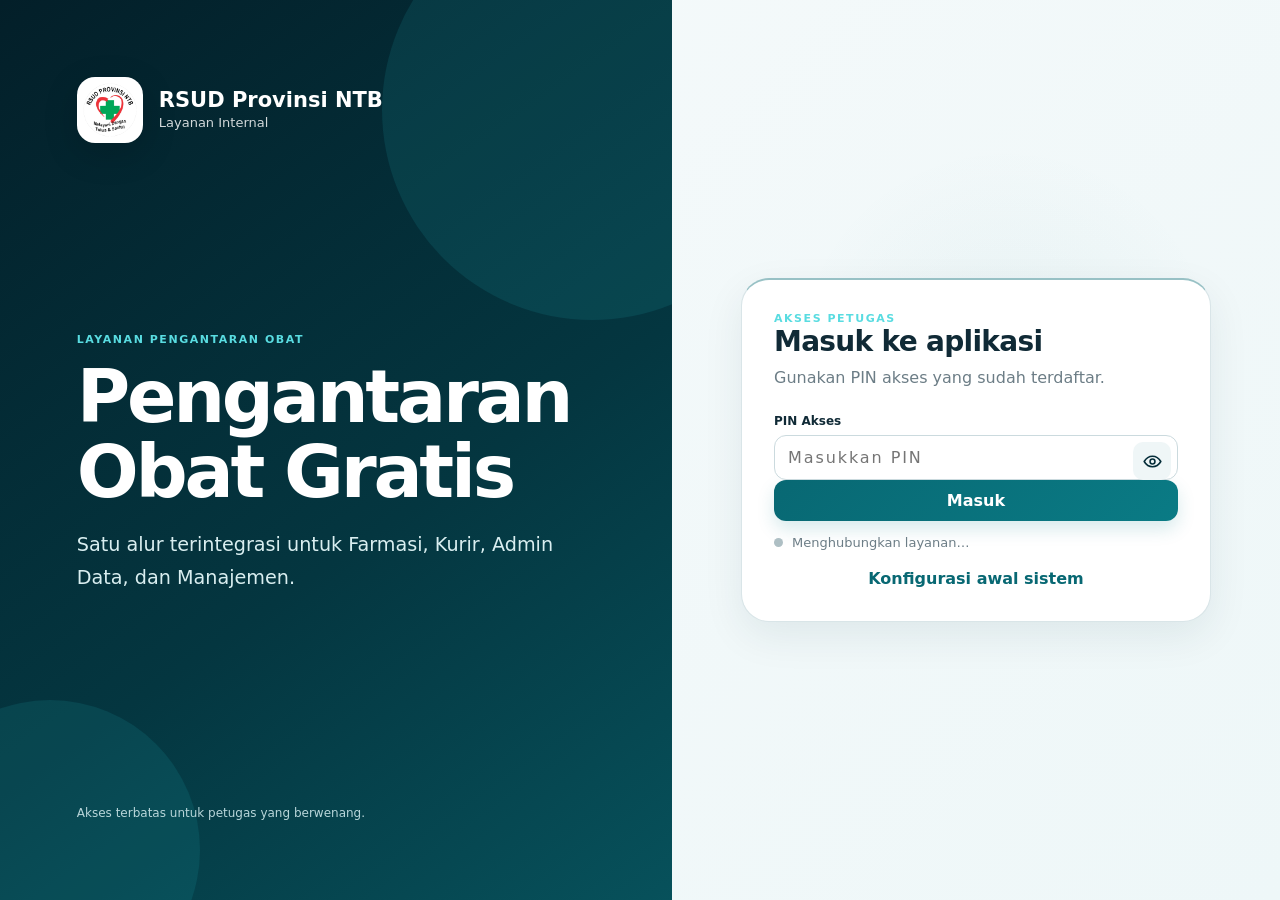
==== index.html @ 066afa89 "update" ====
<!doctype html>
<html lang="id">
<head>
  <meta charset="utf-8">
  <meta name="viewport" content="width=device-width,initial-scale=1,viewport-fit=cover">
  <meta name="theme-color" content="#052d39">
  <meta name="description" content="Pengantaran Obat Gratis RSUD Provinsi Nusa Tenggara Barat">
  <link rel="manifest" href="./manifest.webmanifest">
  <link rel="icon" href="./icons/logo-rsud.png">
  <link rel="stylesheet" href="./assets/styles.css?v=1.0.0-rc20">
  <title>Pengantaran Obat Gratis</title>
</head>
<body>
  <div id="requestBar" class="request-bar" aria-hidden="true"></div>
  <div id="networkBanner" class="network-banner hidden">Perangkat offline. Periksa koneksi internet.</div>
  <div id="updateBanner" class="update-banner hidden"><span>Versi aplikasi baru tersedia.</span><button id="applyUpdateButton" type="button">Perbarui</button></div>
  <div id="loading" class="app-loading"><div class="spinner" aria-label="Memuat"></div></div>

  <section id="loginView" class="login-page hidden">
    <div class="login-visual">
      <div class="brand-lockup">
        <img src="./icons/logo-rsud.png" alt="Logo RSUD Provinsi NTB">
        <div><strong>RSUD Provinsi NTB</strong><span>Layanan Internal</span></div>
      </div>
      <div class="login-copy">
        <div class="eyebrow">Layanan Pengantaran Obat</div>
        <h1>Pengantaran Obat Gratis</h1>
        <p>Satu alur terintegrasi untuk Farmasi, Kurir, Admin Data, dan Manajemen.</p>
      </div>
      <div class="login-foot">Akses terbatas untuk petugas yang berwenang.</div>
    </div>

    <div class="login-panel">
      <div class="login-card">
        <div class="eyebrow login-eyebrow">AKSES PETUGAS</div>
        <h2>Masuk ke aplikasi</h2>
        <p class="lead">Gunakan PIN akses yang sudah terdaftar.</p>
        <form id="loginForm">
          <div class="field">
            <label for="pin">PIN Akses</label>
            <div class="pin-wrap">
              <input id="pin" type="password" inputmode="numeric" autocomplete="current-password" placeholder="Masukkan PIN" maxlength="12" required>
              <button class="icon-btn" id="togglePin" type="button" aria-label="Tampilkan PIN" title="Tampilkan PIN"><svg viewBox="0 0 24 24" aria-hidden="true"><path d="M2.5 12s3.5-6 9.5-6 9.5 6 9.5 6-3.5 6-9.5 6-9.5-6-9.5-6Z"/><circle cx="12" cy="12" r="2.8"/></svg></button>
            </div>
          </div>
          <button id="loginButton" class="primary-btn wide login-submit" type="submit">Masuk</button>
        </form>
        <div id="backendState" class="status-line"><span class="dot"></span><span>Menghubungkan layanan…</span></div>
        <div id="loginMessage"></div>
        <div class="setup-link"><button id="initialSetupLink" class="hidden" type="button">Konfigurasi awal sistem</button></div>
      </div>
    </div>
  </section>

  <section id="appView" class="shell hidden">
    <aside class="sidebar">
      <div class="side-brand"><img src="./icons/logo-rsud.png" alt=""><div><strong>Pengantaran Obat Gratis</strong><span>RSUD Provinsi NTB</span></div></div>
      <div class="nav-group-title">Menu Utama</div>
      <nav id="sideNav" class="nav-list"></nav>
      <div class="side-user">
        <strong id="sideUserName">-</strong><small id="sideUserRole">-</small>
        <div class="side-actions"><button id="sidebarBackendButton" class="hidden">Koneksi</button><button id="logoutButton">Keluar</button></div>
      </div>
    </aside>

    <div class="main-wrap">
      <header class="topbar">
        <div class="topbar-title"><strong id="pageTitle">Beranda</strong><span id="pageSubtitle">Pengantaran Obat Gratis</span></div>
        <div class="topbar-right"><div id="roleChip" class="role-chip">ROLE</div><button id="avatarButton" class="avatar-button" type="button" aria-label="Buka akun"><span id="avatar" class="avatar">A</span></button></div>
      </header>
      <main id="pageContent" class="page"></main>
    </div>
    <nav id="bottomNav" class="bottom-nav"></nav>
  </section>

  <div id="backendModal" class="modal-backdrop hidden" role="dialog" aria-modal="true">
    <div class="modal">
      <div class="modal-head"><div><div class="eyebrow">ADMIN DATA</div><h3>Pengaturan Koneksi</h3><p>Gunakan hanya untuk konfigurasi atau pemulihan sistem.</p></div><button id="closeBackendSetup" class="modal-x" type="button">×</button></div>
      <div class="field"><label for="backendUrl">Backend Apps Script</label><input id="backendUrl" type="url" placeholder="https://script.google.com/macros/s/.../exec"></div>
      <div id="backendModalMessage"></div>
      <div class="modal-actions"><button id="saveBackendSetup" class="primary-btn" type="button">Simpan & Uji</button></div>
    </div>
  </div>

  <div id="appModal" class="modal-backdrop hidden" role="dialog" aria-modal="true"><div id="modalContent" class="modal"></div></div>
  <div id="toastContainer" class="toast-container" aria-live="polite"></div>

  <script type="module" src="./assets/app.js?v=1.0.0-rc20"></script>
</body>
</html>
---- assets/styles.css ----
:root{
  --navy-950:#031f29;--navy-900:#052d39;--navy-800:#083b47;--teal-700:#086873;--teal-600:#0a7b85;
  --teal-100:#dff6f5;--cyan-50:#f1fbfb;--ink:#102a36;--muted:#6c7d86;--line:#d9e5e8;
  --surface:#ffffff;--bg:#f4f8f9;--success:#16845b;--warning:#b56d00;--danger:#c33d43;
  --shadow:0 14px 40px rgba(8,53,67,.08);--radius-xl:24px;--radius-lg:18px;--radius-md:14px;
}
*{box-sizing:border-box}html,body{margin:0;min-height:100%;font-family:Inter,ui-sans-serif,system-ui,-apple-system,"Segoe UI",Roboto,Arial,sans-serif;color:var(--ink);background:var(--bg)}
button,input,textarea,select{font:inherit}button{cursor:pointer}.hidden{display:none!important}.modal-open{overflow:hidden}
.app-loading{position:fixed;inset:0;display:grid;place-items:center;background:var(--bg);z-index:100}.spinner{width:34px;height:34px;border:4px solid #d8e8eb;border-top-color:var(--teal-700);border-radius:50%;animation:spin .8s linear infinite}@keyframes spin{to{transform:rotate(360deg)}}


.login-page{min-height:100vh;display:grid;grid-template-columns:minmax(0,1.05fr) minmax(420px,.95fr);background:linear-gradient(135deg,#f6fafb 0%,#eef7f8 100%)}
.login-visual{position:relative;overflow:hidden;padding:clamp(36px,6vw,82px);background:linear-gradient(145deg,#031f29 0%,#043640 58%,#07515b 100%);color:#fff;display:flex;flex-direction:column;justify-content:space-between;min-height:100vh}
.login-visual:before,.login-visual:after{content:"";position:absolute;border-radius:50%;background:rgba(36,190,196,.12)}.login-visual:before{width:420px;height:420px;right:-130px;top:-100px}.login-visual:after{width:300px;height:300px;left:-100px;bottom:-100px}
.brand-lockup{position:relative;z-index:1;display:flex;align-items:center;gap:16px}.brand-lockup img{width:66px;height:66px;object-fit:contain;background:#fff;border-radius:18px;padding:6px;box-shadow:0 10px 35px rgba(0,0,0,.16)}.brand-lockup strong{display:block;font-size:21px}.brand-lockup span{font-size:13px;opacity:.82}
.login-copy{position:relative;z-index:1;max-width:650px}.eyebrow{font-size:11px;text-transform:uppercase;letter-spacing:.14em;font-weight:900;color:#59dce1}.login-copy h1{font-size:clamp(40px,5.7vw,78px);line-height:1.02;margin:14px 0 20px;letter-spacing:-.045em}.login-copy p{font-size:clamp(16px,1.5vw,20px);line-height:1.7;color:#d9eef0;max-width:570px}.login-foot{position:relative;z-index:1;font-size:12px;color:#b9d6da;line-height:1.6}
.login-panel{display:grid;place-items:center;padding:34px}.login-card{width:min(470px,100%);background:var(--surface);border:1px solid var(--line);border-radius:28px;padding:32px;box-shadow:var(--shadow)}.login-card h2{font-size:28px;margin:0 0 7px;letter-spacing:-.025em}.login-card .lead{margin:0 0 24px;color:var(--muted);line-height:1.6}
.pin-wrap{position:relative}.pin-wrap input{padding-right:48px;letter-spacing:.12em}.icon-btn{position:absolute;right:7px;top:7px;width:38px;height:38px;border:0;background:#eff6f7;border-radius:10px;color:var(--navy-900)}
.status-line{display:flex;align-items:center;gap:9px;margin:14px 0 0;font-size:13px;color:var(--muted)}.dot{width:9px;height:9px;border-radius:50%;background:#aebfc4}.dot.ok{background:var(--success)}.dot.bad{background:var(--danger)}.setup-link{margin-top:18px;text-align:center}.setup-link button{border:0;background:none;color:var(--teal-700);font-weight:800}


.shell{min-height:100vh;display:grid;grid-template-columns:252px 1fr}.sidebar{position:sticky;top:0;height:100vh;background:linear-gradient(180deg,#031f29,#052f3a 72%,#063744);color:#fff;padding:20px 14px;display:flex;flex-direction:column}.side-brand{display:flex;align-items:center;gap:12px;padding:4px 8px 20px}.side-brand img{width:48px;height:48px;border-radius:14px;background:#fff;padding:4px}.side-brand strong{display:block;font-size:15px;line-height:1.25}.side-brand span{font-size:11px;color:#afd2d7}.nav-group-title{padding:10px 12px 7px;color:#78aeb6;font-size:10px;font-weight:900;letter-spacing:.16em;text-transform:uppercase}.nav-list{display:flex;flex-direction:column;gap:5px}.nav-item{width:100%;border:0;background:transparent;color:#dbecef;border-radius:13px;padding:12px 13px;text-align:left;display:flex;align-items:center;gap:12px;font-weight:800}.nav-item:hover{background:rgba(255,255,255,.06)}.nav-item.active{background:#0d5a69;color:#fff;box-shadow:inset 3px 0 #45d6dc}.nav-icon{width:22px;text-align:center;color:#c7f4f5}.side-user{margin-top:auto;border-top:1px solid rgba(255,255,255,.12);padding:16px 10px 2px}.side-user strong{display:block;font-size:13px}.side-user small{display:block;color:#7fd6dc;margin-top:4px}.side-actions{display:flex;gap:7px;margin-top:13px}.side-actions button{border:0;background:#155364;color:#fff;border-radius:10px;padding:8px 10px;font-weight:800;font-size:11px}.main-wrap{min-width:0}.topbar{position:sticky;top:0;z-index:30;height:72px;background:rgba(244,248,249,.92);backdrop-filter:blur(14px);border-bottom:1px solid #e2ecee;display:flex;align-items:center;justify-content:space-between;padding:0 28px}.topbar-title strong{display:block;font-size:18px}.topbar-title span{display:block;margin-top:3px;font-size:11px;color:var(--muted)}.topbar-right{display:flex;align-items:center;gap:10px}.role-chip{background:#e5f7f6;color:#0b6971;font-size:10px;font-weight:900;letter-spacing:.12em;border-radius:999px;padding:8px 11px}.avatar{width:38px;height:38px;border-radius:12px;background:linear-gradient(135deg,var(--teal-700),#0a6675);color:#fff;display:grid;place-items:center;font-weight:900}.page{padding:26px 28px 50px;max-width:1600px;margin:0 auto}.bottom-nav{display:none}


.hero{position:relative;overflow:hidden;background:linear-gradient(135deg,#042833,#064651 62%,#075762);color:#fff;border-radius:26px;padding:32px;box-shadow:0 18px 45px rgba(8,53,67,.12);display:flex;align-items:flex-end;justify-content:space-between;gap:24px}.hero:after{content:"";position:absolute;right:-70px;top:-110px;width:300px;height:300px;border-radius:50%;background:rgba(82,220,224,.10)}.hero.compact{padding:26px 30px;align-items:center}.hero .eyebrow{position:relative;z-index:1}.hero h1{position:relative;z-index:1;margin:7px 0 8px;font-size:clamp(29px,3vw,44px);letter-spacing:-.035em}.hero p{position:relative;z-index:1;margin:0;color:#cfe8eb;line-height:1.55;max-width:760px}.hero-actions{position:relative;z-index:1;display:flex;gap:9px;flex-wrap:wrap}.section{margin-top:25px}.section-head{display:flex;justify-content:space-between;align-items:flex-end;gap:14px;margin-bottom:12px}.section-head h2{font-size:20px;margin:0}.section-head p{margin:4px 0 0;color:var(--muted);font-size:13px}.grid{display:grid;gap:16px}.grid-2{grid-template-columns:repeat(2,minmax(0,1fr))}.grid-3{grid-template-columns:repeat(3,minmax(0,1fr))}.grid-4{grid-template-columns:repeat(4,minmax(0,1fr))}.card,.content-card,.toolbar-card{background:#fff;border:1px solid var(--line);border-radius:18px;box-shadow:0 8px 26px rgba(8,53,67,.045)}.card{padding:20px}.metric-card{min-height:130px}.metric-top{display:flex;align-items:center;justify-content:space-between;color:#61757e;font-size:10px;font-weight:900;letter-spacing:.12em;text-transform:uppercase}.metric-icon{font-size:18px;color:#0b7e88}.metric-value{font-size:31px;font-weight:950;letter-spacing:-.04em;margin-top:9px}.metric-note{font-size:12px;color:var(--muted);margin-top:4px}.account-email{font-size:18px;font-weight:850;margin-top:8px;word-break:break-word}.placeholder{background:#fff;border:1px dashed #bcd2d7;border-radius:18px;padding:24px;display:flex;gap:16px;align-items:center}.placeholder-icon{width:48px;height:48px;border-radius:15px;background:#eef9f9;display:grid;place-items:center;font-size:23px}.placeholder h3{margin:0 0 5px}.placeholder p{margin:0;color:var(--muted);font-size:13px;line-height:1.5}
.primary-btn,.secondary-btn,.ghost-btn,.warning-btn,.whatsapp-btn{border:0;border-radius:12px;padding:11px 15px;font-weight:850;display:inline-flex;align-items:center;justify-content:center;gap:7px;text-decoration:none}.primary-btn{background:linear-gradient(135deg,var(--teal-700),var(--teal-600));color:#fff;box-shadow:0 8px 18px rgba(0,123,134,.16)}.secondary-btn{background:#eaf2f4;color:var(--ink)}.ghost-btn{background:transparent;color:var(--muted)}.warning-btn{background:#f2a117;color:#fff}.whatsapp-btn{background:#16845b;color:#fff}.wide{width:100%}.primary-btn:disabled,.secondary-btn:disabled,.warning-btn:disabled,.whatsapp-btn:disabled{opacity:.52;cursor:not-allowed}.alert{margin-top:14px;border-radius:12px;padding:11px 13px;font-size:13px;line-height:1.5}.alert.error{background:#fff0f0;color:#9a2630;border:1px solid #f4cccc}.alert.info{background:#edf8f8;color:#17616a;border:1px solid #cceaea}.alert.success{background:#eaf8f0;color:#146b49;border:1px solid #cfeadb}.muted-text{color:#7b8c94;font-size:12px}


.form-card{padding:24px}.form-section+.form-section{border-top:1px solid #edf2f3;margin-top:22px;padding-top:22px}.form-section-head{display:flex;align-items:flex-start;gap:12px;margin-bottom:15px}.section-number{width:34px;height:34px;border-radius:11px;background:#eaf8f8;color:#087984;display:grid;place-items:center;font-size:10px;font-weight:900}.form-section-head h3{margin:0;font-size:16px}.form-section-head p{margin:4px 0 0;color:var(--muted);font-size:12px}.form-grid{display:grid;gap:14px}.form-grid.two{grid-template-columns:repeat(2,minmax(0,1fr))}.field{display:flex;flex-direction:column;gap:7px;position:relative}.field label{font-size:12px;font-weight:850}.field label b{color:#bd3540}.field label span{font-weight:500;color:var(--muted)}.field input,.field textarea,.field select,.search-box input{width:100%;border:1px solid #cbdade;border-radius:12px;padding:12px 13px;background:#fff;color:var(--ink);outline:none;transition:.18s}.field textarea{resize:vertical;min-height:74px}.field select{appearance:auto}.field input:focus,.field textarea:focus,.field select:focus,.search-box input:focus{border-color:var(--teal-600);box-shadow:0 0 0 4px rgba(7,143,153,.10)}.field-hint{font-size:11px;color:var(--muted);line-height:1.45}.field-hint.active{color:#16734f}.field-hint.inactive{color:#a56600}.area-field{z-index:4}.area-results{position:absolute;left:0;right:0;top:70px;z-index:20;background:#fff;border:1px solid #cbdade;border-radius:14px;box-shadow:0 16px 40px rgba(8,53,67,.16);max-height:330px;overflow:auto;padding:6px}.area-option{width:100%;text-align:left;border:0;background:#fff;border-radius:10px;padding:10px 11px;display:grid;grid-template-columns:1fr auto;gap:2px 10px;color:var(--ink)}.area-option:hover{background:#f0f9f9}.area-option strong{grid-column:1;font-size:13px}.area-option span{grid-column:1;font-size:11px;color:var(--muted)}.area-option em{grid-column:2;grid-row:1/3;align-self:center;font-style:normal;font-size:9px;font-weight:900;padding:5px 7px;border-radius:999px}.area-option em.ok{background:#e6f7ef;color:#16734f}.area-option em.off{background:#fff3dd;color:#9a6204}.area-empty{padding:14px;color:var(--muted);font-size:12px}.form-actions{display:flex;align-items:center;justify-content:space-between;gap:14px;margin-top:22px;padding-top:18px;border-top:1px solid #edf2f3}.action-buttons{display:flex;gap:8px}.check-row{display:flex;align-items:center;gap:8px;font-size:12px;font-weight:800;color:#52666f}.check-row input{width:17px;height:17px;accent-color:var(--teal-700)}.inline-loading{padding:28px;color:var(--muted);font-size:13px;text-align:center}


.attention-card{border:1px solid var(--line);background:#fff;border-radius:18px;padding:18px;text-align:left;display:grid;grid-template-columns:46px 1fr auto;gap:13px;align-items:center;color:var(--ink);box-shadow:0 8px 24px rgba(8,53,67,.04)}.attention-card:hover{border-color:#bcd8dc}.attention-card.warn{border-color:#f0d39f;background:#fffaf0}.attention-icon{width:46px;height:46px;border-radius:14px;background:#edf8f8;display:grid;place-items:center;font-size:20px}.attention-card strong{display:block;font-size:14px}.attention-card small{display:block;color:var(--muted);font-size:11px;line-height:1.45;margin-top:3px}.attention-card b{font-size:24px;color:#78919a}


.toolbar-card{padding:12px;display:flex;gap:10px;align-items:center;justify-content:space-between;margin-bottom:12px}.search-box{flex:1;display:flex;align-items:center;gap:8px;max-width:580px}.search-box>span{color:#82969e}.search-box input{padding:10px 11px}.content-card{overflow:hidden}.table-wrap{overflow:auto}.responsive-table{width:100%;border-collapse:collapse;min-width:920px}.responsive-table th{background:#f7fafb;color:#647a83;font-size:9px;letter-spacing:.09em;text-transform:uppercase;text-align:left;padding:12px 13px;border-bottom:1px solid var(--line)}.responsive-table td{padding:13px;border-bottom:1px solid #edf2f3;font-size:12px;vertical-align:top}.responsive-table tbody tr:last-child td{border-bottom:0}.responsive-table tbody tr:hover{background:#fbfdfd}.cell-sub{display:block;color:var(--muted);font-size:10px;margin-top:3px;line-height:1.4}.cell-gap{margin-top:5px}.status-badge{display:inline-flex;align-items:center;border-radius:999px;padding:5px 8px;font-size:9px;font-weight:900;line-height:1}.status-badge.waiting{background:#edf3f6;color:#4f6874}.status-badge.ready{background:#dff7f6;color:#097781}.status-badge.transit{background:#fff0d7;color:#a45e00}.status-badge.delivered,.status-badge.success{background:#e4f6ec;color:#14704b}.status-badge.failed,.status-badge.danger{background:#feeaea;color:#a52f37}.status-badge.warning{background:#fff3dd;color:#9a6204}.status-badge.neutral{background:#eef3f4;color:#687b83}.row-actions{display:flex;flex-wrap:wrap;gap:6px}.mini-btn{border:0;background:#eaf2f4;color:#173541;border-radius:9px;padding:7px 9px;font-size:10px;font-weight:850;text-decoration:none;white-space:nowrap}.mini-btn.primary{background:#087f89;color:#fff}.mini-btn.success{background:#e2f6ea;color:#136f49}.empty-state{padding:46px 20px;text-align:center;color:var(--muted)}.empty-state>div{font-size:34px;color:#8ab8bd}.empty-state h3{margin:10px 0 5px;color:var(--ink)}.empty-state p{margin:0;font-size:12px}.success-empty{padding:24px;display:flex;gap:14px;align-items:center;background:#f4fcf7}.success-empty>span{width:44px;height:44px;border-radius:50%;display:grid;place-items:center;background:#dff4e8;color:#15704c;font-size:20px}.success-empty strong{display:block}.success-empty p{margin:4px 0 0;color:var(--muted);font-size:12px}


.label-grid{display:grid;grid-template-columns:repeat(auto-fill,minmax(270px,1fr));gap:14px}.label-card{background:#fff;border:1px solid var(--line);border-radius:18px;padding:18px;box-shadow:0 8px 24px rgba(8,53,67,.045)}.label-card-top{display:flex;align-items:center;justify-content:space-between;font-size:11px;color:var(--muted)}.label-card h3{margin:13px 0 3px;font-size:17px}.label-card p{margin:0;color:var(--muted);font-size:11px}.label-location{background:#f6fafb;border-radius:12px;padding:10px 11px;margin:13px 0}.label-location strong{display:block;font-size:12px}.label-location span{font-size:10px;color:var(--muted)}


.modal-backdrop{position:fixed;inset:0;background:rgba(3,28,36,.58);z-index:90;display:grid;place-items:center;padding:18px}.modal{width:min(540px,100%);max-height:92vh;overflow:auto;background:#fff;border-radius:22px;padding:24px;box-shadow:0 24px 70px rgba(0,0,0,.25)}.modal.wide{width:min(880px,100%)}.modal>h3{margin:0 0 7px}.modal>p{margin:0 0 18px;color:var(--muted);line-height:1.55;font-size:13px}.modal-head{display:flex;align-items:flex-start;justify-content:space-between;gap:14px;margin-bottom:14px}.modal-head h3{margin:4px 0 4px;font-size:21px}.modal-head p{margin:0;color:var(--muted);font-size:12px;line-height:1.5}.modal-x{border:0;background:#eef4f5;color:#546b74;border-radius:10px;width:34px;height:34px;font-size:19px}.modal-actions{display:flex;justify-content:flex-end;gap:8px;margin-top:18px;flex-wrap:wrap}.small-help{font-size:11px;color:var(--muted);line-height:1.55;margin-top:8px}.confirm-message{white-space:normal;background:#f7fafb;border:1px solid var(--line);border-radius:13px;padding:14px;font-size:13px;line-height:1.6;color:#405760}.notice-box{background:#fff8e8;border:1px solid #f0d9a7;border-radius:12px;padding:11px 13px;color:#82540c;font-size:12px;line-height:1.5}.wa-meta{display:grid;grid-template-columns:90px 1fr;gap:6px 10px;margin:10px 0 14px;font-size:12px}.wa-meta span{color:var(--muted)}.wa-preview{white-space:pre-wrap;background:#f5f8fa;border:1px solid var(--line);border-radius:13px;padding:14px;line-height:1.55;font-size:12px;max-height:300px;overflow:auto}


.toast-container{position:fixed;right:18px;top:88px;z-index:120;display:flex;flex-direction:column;gap:8px;width:min(380px,calc(100vw - 36px));pointer-events:none}.toast{pointer-events:auto;background:#fff;border:1px solid var(--line);box-shadow:0 14px 40px rgba(8,53,67,.16);border-radius:13px;padding:11px 12px;display:grid;grid-template-columns:10px 1fr 24px;gap:9px;align-items:start;font-size:12px;line-height:1.45;animation:toastIn .18s ease-out}.toast.leaving{opacity:0;transform:translateY(-5px);transition:.18s}.toast-dot{width:9px;height:9px;border-radius:50%;background:#6d8790;margin-top:4px}.toast.success .toast-dot{background:var(--success)}.toast.error .toast-dot{background:var(--danger)}.toast.warning .toast-dot{background:#d59013}.toast.info .toast-dot{background:var(--teal-600)}.toast button{border:0;background:none;color:#78909a;font-size:16px;line-height:1}@keyframes toastIn{from{opacity:0;transform:translateY(-6px)}to{opacity:1;transform:translateY(0)}}

@media(max-width:1050px){.grid-4{grid-template-columns:repeat(2,minmax(0,1fr))}.grid-3{grid-template-columns:repeat(2,minmax(0,1fr))}.login-page{grid-template-columns:1fr}.login-visual{min-height:370px}.login-foot{display:none}}
@media(max-width:820px){.shell{display:block}.sidebar{display:none}.topbar{height:66px;padding:0 16px}.topbar-title span{display:none}.page{padding:16px 13px 92px}.hero,.hero.compact{padding:22px 19px;align-items:flex-start;flex-direction:column}.hero-actions{width:100%}.hero-actions>*{flex:1 1 auto}.grid-2,.grid-3,.grid-4{grid-template-columns:1fr 1fr}.bottom-nav{position:fixed;left:0;right:0;bottom:0;z-index:50;background:rgba(255,255,255,.96);backdrop-filter:blur(16px);border-top:1px solid var(--line);display:grid;grid-template-columns:repeat(var(--nav-count,5),minmax(0,1fr));padding:6px max(5px,env(safe-area-inset-right)) calc(6px + env(safe-area-inset-bottom)) max(5px,env(safe-area-inset-left));box-shadow:0 -8px 28px rgba(8,53,67,.08)}.bottom-nav button{border:0;background:transparent;border-radius:10px;padding:7px 3px;color:#6d8088;font-size:9px;font-weight:800;min-width:0}.bottom-nav button span{display:block;font-size:18px;margin-bottom:2px}.bottom-nav button.active{color:var(--teal-700);background:#eefafa}.topbar-right .role-chip{display:none}.form-grid.two{grid-template-columns:1fr}.form-actions{align-items:flex-start;flex-direction:column}.action-buttons{width:100%}.action-buttons>*{flex:1}.toolbar-card{align-items:stretch}.responsive-table{min-width:0}.responsive-table thead{display:none}.responsive-table,.responsive-table tbody,.responsive-table tr,.responsive-table td{display:block;width:100%}.responsive-table tr{padding:10px 13px;border-bottom:1px solid var(--line)}.responsive-table td{border:0;padding:6px 0;display:grid;grid-template-columns:96px 1fr;gap:10px}.responsive-table td:before{content:attr(data-label);font-size:9px;letter-spacing:.08em;text-transform:uppercase;color:#7d9098;font-weight:900}.responsive-table td[data-label="Aksi"]{grid-template-columns:1fr}.responsive-table td[data-label="Aksi"]:before{display:none}.row-actions{padding-top:3px}.modal{padding:20px}.modal.wide{width:min(680px,100%)}}
@media(max-width:560px){.login-panel{padding:18px}.login-card{padding:24px 20px;border-radius:22px}.login-visual{padding:30px 22px;min-height:330px}.brand-lockup img{width:54px;height:54px}.login-copy h1{font-size:42px}.grid-2,.grid-3,.grid-4{grid-template-columns:1fr}.hero h1{font-size:29px}.topbar-title strong{font-size:15px}.avatar{width:34px;height:34px}.page{padding-top:13px}.metric-value{font-size:27px}.toolbar-card{flex-direction:column}.search-box{max-width:none}.form-card{padding:17px}.action-buttons{flex-direction:column}.attention-card{grid-template-columns:42px 1fr auto;padding:14px}.toast-container{top:76px;right:10px;width:calc(100vw - 20px)}.wa-meta{grid-template-columns:1fr;gap:2px}.wa-meta span{margin-top:6px}.modal-actions>*{flex:1 1 auto}}
@media print{.sidebar,.topbar,.bottom-nav,.hero-actions,.toast-container{display:none!important}.shell{display:block}.page{padding:0}.card,.hero{box-shadow:none}}


.status-pill{display:inline-flex;align-items:center;border-radius:999px;padding:5px 8px;font-size:9px;font-weight:900;background:#eef3f4;color:#647880}.status-pill.success{background:#e4f6ec;color:#14704b}.status-pill.danger{background:#feeaea;color:#a52f37}.status-pill.warning{background:#fff3dd;color:#9a6204}.status-pill.info{background:#dff7f6;color:#097781}.status-pill.neutral{background:#eef3f4;color:#687b83}
.kpi-grid{display:grid;grid-template-columns:repeat(4,minmax(0,1fr));gap:14px}.kpi-card{background:#fff;border:1px solid var(--line);border-radius:18px;padding:18px;box-shadow:0 8px 26px rgba(8,53,67,.045)}.kpi-card span{display:block;color:#6b7f87;font-size:10px;font-weight:900;letter-spacing:.1em;text-transform:uppercase}.kpi-card strong{display:block;font-size:28px;margin-top:8px;letter-spacing:-.03em}.kpi-card small{display:block;margin-top:4px;color:var(--muted);font-size:11px;line-height:1.4}.admin-action-grid{display:grid;grid-template-columns:repeat(4,minmax(0,1fr));gap:14px;margin-top:16px}.admin-action-card{border:1px solid var(--line);background:#fff;border-radius:18px;padding:18px;text-align:left;box-shadow:0 8px 26px rgba(8,53,67,.04);color:var(--ink)}.admin-action-card b{display:block;font-size:15px}.admin-action-card span{display:block;color:var(--muted);font-size:11px;margin-top:6px;line-height:1.4}.admin-action-card:hover{border-color:#add2d6;transform:translateY(-1px)}
.toolbar-row{display:flex;gap:10px;padding:14px}.search-input{flex:1;border:1px solid #cbdade;border-radius:12px;padding:11px 13px;outline:none}.search-input:focus{border-color:var(--teal-600);box-shadow:0 0 0 4px rgba(7,143,153,.08)}.table-scroll{overflow:auto}.data-table{width:100%;border-collapse:collapse;min-width:850px}.data-table th{background:#f7fafb;color:#647a83;font-size:9px;letter-spacing:.09em;text-transform:uppercase;text-align:left;padding:12px 13px;border-bottom:1px solid var(--line)}.data-table td{padding:13px;border-bottom:1px solid #edf2f3;font-size:12px;vertical-align:top}.data-table small{color:var(--muted)}.card-list{display:grid;gap:12px}.work-card{background:#fff;border:1px solid var(--line);border-radius:18px;padding:16px 18px;display:flex;justify-content:space-between;align-items:center;gap:18px;box-shadow:0 8px 24px rgba(8,53,67,.04)}.work-card h3{margin:8px 0 4px;font-size:16px}.work-card p{margin:0;color:#536a73;font-size:12px}.work-card small{display:block;margin-top:5px;color:var(--muted);font-size:11px}.wa-btn{border:0;background:#16845b;color:#fff;border-radius:11px;padding:10px 13px;font-weight:850}.danger-soft-btn{border:0;background:#feeaea;color:#a52f37;border-radius:11px;padding:10px 13px;font-weight:850}
.courier-ready-grid,.courier-task-grid{display:grid;grid-template-columns:repeat(auto-fill,minmax(290px,1fr));gap:14px}.courier-task-card,.route-card{background:#fff;border:1px solid var(--line);border-radius:18px;padding:17px;box-shadow:0 8px 24px rgba(8,53,67,.04)}.task-card-head{display:flex;justify-content:space-between;gap:10px}.task-card-head small{color:var(--muted)}.courier-task-card h3{margin:12px 0 4px}.task-area{font-size:12px;color:#587079}.task-address{margin:13px 0;background:#f7fafb;border-radius:12px;padding:11px}.task-address span{display:block;color:#7b8d94;font-size:9px;text-transform:uppercase;letter-spacing:.08em;font-weight:900}.task-address strong{display:block;margin-top:4px;font-size:12px;line-height:1.45}.task-address p{font-size:11px;margin:7px 0 0;color:#566c75}.task-meta{display:grid;grid-template-columns:1fr 1fr;gap:3px 10px;font-size:10px;margin:10px 0}.task-meta span{color:var(--muted)}.contact-actions,.task-main-actions{display:flex;gap:7px;flex-wrap:wrap}.contact-btn{border-radius:10px;padding:9px 11px;text-decoration:none;font-size:10px;font-weight:850}.contact-btn.maps,.contact-btn.phone{background:#eaf2f4;color:#173541}.contact-btn.wa{background:#e4f6ec;color:#14704b}.task-main-actions{margin-top:10px}.incident-banner{background:#fff6e9;border:1px solid #efcf96;border-radius:16px;padding:15px;display:flex;justify-content:space-between;gap:16px;align-items:center;margin-bottom:14px}.incident-banner span{font-size:9px;font-weight:900;letter-spacing:.1em;color:#9c6100}.incident-banner strong{display:block;margin:4px 0}.incident-banner p{margin:0;color:#765118;font-size:11px}.incident-banner small{color:#94713d}.delivery-mode{display:grid;grid-template-columns:1fr 1fr;gap:10px;margin-top:14px}.mode-card{border:1px solid var(--line);border-radius:13px;padding:11px;display:flex;gap:9px;align-items:flex-start}.mode-card.active{border-color:#52aeb5;background:#f0fbfb}.mode-card small{display:block;color:var(--muted);margin-top:3px}.finish-mode-box{margin-top:12px}.modal-form{margin-top:14px}
@media(max-width:1050px){.kpi-grid,.admin-action-grid{grid-template-columns:repeat(2,minmax(0,1fr))}}
@media(max-width:820px){.kpi-grid,.admin-action-grid{grid-template-columns:1fr 1fr}.work-card{align-items:flex-start;flex-direction:column}.row-actions{width:100%}.row-actions>*{flex:1}.data-table{min-width:760px}}
@media(max-width:560px){.kpi-grid,.admin-action-grid{grid-template-columns:1fr}.delivery-mode{grid-template-columns:1fr}.contact-actions>*{flex:1}.task-main-actions>*{width:100%}.toolbar-row{flex-direction:column}}


.mgmt-filter-card{background:#fff;border:1px solid var(--line);border-radius:18px;padding:14px;box-shadow:0 8px 26px rgba(8,53,67,.04);margin-bottom:16px}.mgmt-presets{display:flex;gap:7px;flex-wrap:wrap}.mgmt-presets button{border:0;background:#eef4f5;color:#49626b;border-radius:999px;padding:9px 12px;font-size:10px;font-weight:900}.mgmt-presets button.active{background:#0b6673;color:#fff}.mgmt-custom{display:grid;grid-template-columns:150px 150px minmax(220px,1fr) auto;gap:10px;align-items:end;margin-top:12px}.mgmt-custom label{display:flex;flex-direction:column;gap:5px;font-size:9px;color:#6e8189;font-weight:900;text-transform:uppercase;letter-spacing:.08em}.mgmt-custom input,.mgmt-custom select{width:100%;border:1px solid #cbdade;border-radius:11px;padding:10px;background:#fff;color:var(--ink);outline:none}.mgmt-custom input:focus,.mgmt-custom select:focus{border-color:var(--teal-600);box-shadow:0 0 0 4px rgba(7,143,153,.08)}.mgmt-loading{background:#fff;border:1px solid var(--line);border-radius:18px;padding:24px;color:var(--muted)}.mgmt-source{background:#eef8f8;border:1px solid #d6eeee;border-radius:14px;padding:12px 14px;margin-bottom:14px}.mgmt-source span{display:block;color:#34757b;font-size:9px;font-weight:900;letter-spacing:.1em}.mgmt-source strong{display:block;font-size:13px;margin-top:3px}.mgmt-source small{display:block;color:#637c83;margin-top:3px;font-size:10px}.mgmt-kpi-grid{grid-template-columns:repeat(6,minmax(0,1fr))}.kpi-card.success-soft{background:#f2fbf6}.kpi-card.warning-soft{background:#fff9ee}.mgmt-subhead{margin-top:22px}.mgmt-time-grid{display:grid;grid-template-columns:repeat(4,minmax(0,1fr));gap:14px}.mgmt-time-card{background:#fff;border:1px solid var(--line);border-radius:18px;padding:17px;box-shadow:0 8px 24px rgba(8,53,67,.04)}.mgmt-time-card>span{display:block;color:#647a83;font-size:9px;font-weight:900;text-transform:uppercase;letter-spacing:.1em}.mgmt-time-card>strong{display:block;font-size:25px;margin-top:7px}.mgmt-time-card>strong small{font-size:11px;color:var(--muted)}.mgmt-time-card>div{display:flex;gap:8px;flex-wrap:wrap;margin-top:7px}.mgmt-time-card>div b{font-size:9px;background:#f0f5f6;border-radius:999px;padding:5px 7px;color:#5f747c}.mgmt-dashboard-grid{display:grid;grid-template-columns:repeat(2,minmax(0,1fr));gap:16px;margin-top:16px}.mgmt-chart-card{padding:18px;min-width:0}.mgmt-card-head h3{margin:0;font-size:16px}.mgmt-card-head p{margin:4px 0 12px;color:var(--muted);font-size:11px}.svg-chart{width:100%;overflow:hidden}.svg-chart svg{width:100%;height:auto;display:block}.svg-chart .axis{stroke:#c9d8dc;stroke-width:1}.svg-chart .line{fill:none;stroke-width:3;stroke-linejoin:round;stroke-linecap:round}.svg-chart .line.total{stroke:#0b7e88}.svg-chart .line.delivered{stroke:#16845b}.svg-chart .line.failed{stroke:#c33d43}.svg-chart text{font-size:10px;fill:#73858d}.chart-legend{display:flex;gap:14px;flex-wrap:wrap;justify-content:center;margin-top:5px;font-size:10px}.chart-legend span:before{content:"";display:inline-block;width:9px;height:9px;border-radius:50%;margin-right:5px}.chart-legend .total:before{background:#0b7e88}.chart-legend .delivered:before{background:#16845b}.chart-legend .failed:before{background:#c33d43}.composition-bars{display:grid;gap:14px;padding-top:8px}.composition-label{display:flex;justify-content:space-between;gap:10px;font-size:11px}.composition-label b{font-size:11px}.composition-track,.bar-track{height:10px;background:#eef3f4;border-radius:999px;overflow:hidden;margin-top:5px}.composition-track i,.bar-track i{display:block;height:100%;border-radius:999px;background:#0b7e88}.composition-track i.pharmacy{background:#0b7e88}.composition-track i.consolidation{background:#d69a21}.composition-track i.courier{background:#16845b}.composition-bars small{color:var(--muted);line-height:1.5}.bar-ranking{display:grid;gap:12px}.bar-ranking-label{display:flex;justify-content:space-between;gap:12px;font-size:11px}.bar-ranking-label span{overflow:hidden;text-overflow:ellipsis}.bar-ranking-label b{white-space:nowrap}.verification-ring-wrap{display:grid;grid-template-columns:150px 1fr;gap:18px;align-items:center;padding-top:8px}.verification-ring{--rate:0;width:142px;height:142px;border-radius:50%;background:conic-gradient(#16845b calc(var(--rate) * 1%),#e9f0f2 0);display:grid;place-items:center}.verification-ring:before{content:"";width:104px;height:104px;border-radius:50%;background:#fff;grid-area:1/1}.verification-ring>div{grid-area:1/1;position:relative;text-align:center}.verification-ring strong{display:block;font-size:24px}.verification-ring span{font-size:9px;color:var(--muted)}.verification-breakdown{display:grid;grid-template-columns:repeat(2,minmax(0,1fr));gap:8px}.verification-breakdown>div{display:flex;align-items:center;justify-content:space-between;gap:8px;background:#f7fafb;border-radius:11px;padding:8px}.verification-breakdown small{grid-column:1/-1;color:var(--muted)}.mgmt-table-card{margin-top:16px}.mgmt-table td small{display:block;margin-top:3px;color:var(--muted);white-space:nowrap}.compact-table{min-width:0}.compact-table td,.compact-table th{padding:9px 10px}.mgmt-empty{border:1px dashed #c9d9dd;border-radius:14px;padding:28px;text-align:center}.mgmt-empty h3{margin:0 0 5px}.mgmt-empty p{margin:0;color:var(--muted);font-size:11px}.report-actions{display:flex;align-items:center;justify-content:space-between;gap:16px;background:#fff;border:1px solid var(--line);border-radius:18px;padding:17px;margin-bottom:16px}.report-actions h2{margin:0;font-size:17px}.report-actions p{margin:4px 0 0;color:var(--muted);font-size:11px}.mgmt-report-preview{padding:22px}.report-preview-head{display:flex;gap:14px;align-items:center;border-bottom:2px solid #0a6675;padding-bottom:14px}.report-preview-head img{width:54px;height:54px;object-fit:contain}.report-preview-head strong{font-size:11px;color:#526971}.report-preview-head h2{margin:2px 0 2px;font-size:20px}.report-preview-head p{margin:0;color:var(--muted);font-size:11px}.report-summary-grid{display:grid;grid-template-columns:repeat(4,minmax(0,1fr));gap:10px;margin-top:16px}.report-summary-grid>div{border:1px solid var(--line);border-radius:13px;padding:12px}.report-summary-grid span{display:block;color:#6b7f87;font-size:9px;text-transform:uppercase;font-weight:900}.report-summary-grid b{display:block;font-size:18px;margin-top:5px}.report-section{margin-top:19px}.report-section h3{font-size:15px;margin:0 0 8px}.report-source{margin-top:18px;border-top:1px solid var(--line);padding-top:10px;color:var(--muted);font-size:9px;line-height:1.5}
@media(max-width:1250px){.mgmt-kpi-grid{grid-template-columns:repeat(3,minmax(0,1fr))}.mgmt-time-grid{grid-template-columns:repeat(2,minmax(0,1fr))}}
@media(max-width:900px){.mgmt-custom{grid-template-columns:1fr 1fr}.mgmt-custom label:nth-child(3){grid-column:1/-1}.mgmt-dashboard-grid{grid-template-columns:1fr}.report-summary-grid{grid-template-columns:repeat(2,minmax(0,1fr))}}
@media(max-width:560px){.mgmt-kpi-grid,.mgmt-time-grid,.report-summary-grid{grid-template-columns:1fr}.mgmt-custom{grid-template-columns:1fr}.mgmt-custom label:nth-child(3){grid-column:auto}.mgmt-presets{display:grid;grid-template-columns:repeat(3,1fr)}.mgmt-presets button{padding:8px 5px}.verification-ring-wrap{grid-template-columns:1fr}.verification-ring{margin:0 auto}.report-actions{align-items:stretch;flex-direction:column}.mgmt-report-preview{padding:15px}.report-preview-head{align-items:flex-start}.report-preview-head h2{font-size:17px}.compact-table{min-width:620px}}


.request-bar{position:fixed;z-index:9999;left:0;top:0;height:3px;width:100%;pointer-events:none;opacity:0;background:linear-gradient(90deg,#16a6b2,#0b6675,#16a6b2);background-size:220% 100%;transition:opacity .15s}
.request-bar.active{opacity:1;animation:requestSweep 1.1s linear infinite}
@keyframes requestSweep{from{background-position:100% 0}to{background-position:-100% 0}}
.network-banner{position:fixed;z-index:9998;left:50%;top:10px;transform:translateX(-50%);max-width:min(92vw,720px);padding:10px 16px;border-radius:12px;background:#fff3cd;color:#6f4d00;border:1px solid #ead08a;box-shadow:0 8px 24px rgba(20,45,56,.16);font-size:12px;font-weight:800;text-align:center}
button:disabled,.primary-btn:disabled,.secondary-btn:disabled,.mini-btn:disabled{cursor:not-allowed!important;opacity:.58!important;transform:none!important;pointer-events:none}
@media(max-width:720px){.network-banner{top:6px;font-size:11px;padding:9px 12px}}

.update-banner{position:fixed;z-index:9997;right:18px;top:18px;display:flex;align-items:center;gap:12px;background:#083543;color:#fff;border:1px solid rgba(255,255,255,.14);border-radius:14px;padding:11px 12px 11px 15px;box-shadow:0 12px 30px rgba(8,53,67,.22);font-size:12px;font-weight:800}.update-banner button{border:0;border-radius:10px;background:#fff;color:#083543;padding:8px 11px;font-size:11px;font-weight:900;cursor:pointer}.update-banner button:disabled{opacity:.65}.update-banner.hidden{display:none}@media(max-width:720px){.update-banner{left:10px;right:10px;top:auto;bottom:78px;justify-content:space-between}}



.attention-card.danger-attention{border-color:#efb6ba;background:#fff7f7}.redelivery-summary{display:flex;align-items:baseline;gap:9px;background:#f7fafb;border:1px solid var(--line);border-radius:14px;padding:12px 14px;margin:12px 0}.redelivery-summary strong{font-size:24px;color:#a52f37}.redelivery-summary span{color:var(--muted);font-size:11px}.redelivery-list{display:grid;gap:12px;max-height:62vh;overflow:auto}.redelivery-card{border:1px solid var(--line);border-radius:16px;padding:15px;background:#fff}.redelivery-head{display:flex;justify-content:space-between;gap:14px;align-items:flex-start}.redelivery-head h4{font-size:15px;margin:8px 0 3px}.redelivery-head p{margin:0;color:var(--muted);font-size:10px}.return-state{padding:7px 9px;border-radius:999px;font-size:9px;font-weight:900;white-space:nowrap}.return-state.ok{background:#e8f7ef;color:#18724e}.return-state.wait{background:#fff2df;color:#9a6207}.redelivery-detail{display:grid;grid-template-columns:repeat(4,minmax(0,1fr));gap:8px;margin-top:12px}.redelivery-detail>div{background:#f7fafb;border-radius:10px;padding:9px}.redelivery-detail span{display:block;color:var(--muted);font-size:8px;text-transform:uppercase;font-weight:900}.redelivery-detail b{display:block;font-size:10px;margin-top:4px}.redelivery-note{font-size:10px;color:#5b7078}.retry-chip{display:inline-block;background:#fff0cb;color:#8a5b00;border-radius:999px;padding:4px 7px;font-size:8px;font-weight:900;margin-left:5px}.task-retry{margin:9px 0 0 0}.attempt-timeline{display:grid;gap:12px}.attempt-timeline article{display:grid;grid-template-columns:36px 1fr;gap:10px;position:relative}.attempt-timeline article:not(:last-child):after{content:"";position:absolute;left:17px;top:35px;bottom:-13px;width:2px;background:#dce8ea}.attempt-no{width:34px;height:34px;border-radius:50%;display:grid;place-items:center;background:#0b6673;color:#fff;font-size:11px;font-weight:900;z-index:1}.attempt-timeline h4{margin:5px 0 3px}.attempt-timeline p,.attempt-timeline small{display:block;margin:0;color:var(--muted);font-size:10px}.attempt-kpi-grid{display:grid;grid-template-columns:repeat(4,minmax(0,1fr));gap:8px}.attempt-kpi-grid>div{background:#f7fafb;border-radius:11px;padding:10px}.attempt-kpi-grid span{display:block;font-size:8px;text-transform:uppercase;color:var(--muted);font-weight:900}.attempt-kpi-grid b{display:block;font-size:17px;margin-top:4px}.attempt-source{display:block;color:var(--muted);margin-top:10px}
@media(max-width:850px){.redelivery-detail,.attempt-kpi-grid{grid-template-columns:repeat(2,minmax(0,1fr))}}
@media(max-width:560px){.redelivery-head{flex-direction:column}.redelivery-detail,.attempt-kpi-grid{grid-template-columns:1fr}.return-state{white-space:normal}}



.failure-reported-box{margin:14px 0;padding:12px 14px;border:1px solid #e9b95e;background:#fff8e8;border-radius:14px;display:grid;gap:4px}
.failure-reported-box strong{color:#7b5200}.failure-reported-box p{margin:0;font-weight:700}.failure-reported-box small{line-height:1.45;color:#5c6470}
.courier-task-card.failure-reported{border-color:#e7c06e;box-shadow:0 8px 26px rgba(120,82,0,.08)}
.locked-input[readonly]{background:#eef4f6;color:#40515b;font-weight:700;cursor:not-allowed}
.planned-date-chip{display:inline-flex;align-items:center;padding:8px 10px;border-radius:999px;background:#edf7f8;color:#135e67;font-size:12px;font-weight:800}
.warning-note{border-color:#e7bd69;background:#fff8e8}
@media(max-width:700px){.planned-date-chip{width:100%;justify-content:center}.failure-reported-box{font-size:13px}}



.failed-followup-actions{margin-top:12px}.followup-step{display:grid;gap:10px;margin-top:12px}.followup-confirmed{display:flex;align-items:center;gap:8px;flex-wrap:wrap;margin-top:12px}.followup-confirmed small{color:var(--muted);font-size:10px}.retry-plan-box{display:flex;align-items:center;justify-content:space-between;gap:12px;background:#edf7f8;border:1px solid #d4e8ea;border-radius:13px;padding:11px 12px;margin:10px 0}.retry-plan-box span{display:block;color:var(--muted);font-size:9px;text-transform:uppercase;font-weight:900}.retry-plan-box b{display:block;color:#135e67;font-size:13px;margin-top:3px}.retry-date-options{display:grid;gap:8px;margin:14px 0}.retry-date-option{display:flex;gap:10px;align-items:flex-start;border:1px solid var(--line);border-radius:13px;padding:11px 12px;cursor:pointer;background:#fff}.retry-date-option:has(input:checked){border-color:#6bc4cb;background:#f1fbfb}.retry-date-option input{width:auto;margin-top:3px}.retry-date-option span{display:block}.retry-date-option b{display:block;font-size:12px}.retry-date-option small{display:block;color:var(--muted);font-size:10px;margin-top:3px;line-height:1.4}.readonly-date-value{border:1px solid var(--line);background:#f7fafb;border-radius:12px;padding:11px 12px;font-weight:850;color:#173541}.hidden{display:none!important}
@media(max-width:560px){.retry-plan-box{align-items:stretch;flex-direction:column}.retry-plan-box .mini-btn{width:100%}}


.grid-5{grid-template-columns:repeat(5,minmax(0,1fr))}
.nav-item{position:relative}.nav-count-badge{margin-left:auto;min-width:21px;height:21px;padding:0 6px;border-radius:999px;display:inline-grid;place-items:center;background:#d94d55;color:#fff;font-size:9px!important;font-weight:950;line-height:1}.bottom-nav button{position:relative}.bottom-nav .nav-count-badge{position:absolute;right:8px;top:3px;margin:0;min-width:18px;height:18px;padding:0 5px;display:grid!important;font-size:8px!important;color:#fff!important;background:#d94d55!important;line-height:1!important}
.followup-toolbar{display:flex;align-items:center;justify-content:space-between;gap:16px;padding:14px 16px;flex-wrap:wrap}.followup-filter-group{display:flex;gap:7px;flex-wrap:wrap}.filter-chip{border:1px solid var(--line);background:#f5f9fa;color:#526a73;border-radius:999px;padding:9px 12px;font-size:10px;font-weight:900}.filter-chip.active{background:#0a7b86;color:#fff;border-color:#0a7b86}.followup-policy{font-size:11px;color:#61757e}.followup-worklist{display:grid;gap:14px}.followup-page-card{padding:18px;box-shadow:0 8px 26px rgba(8,53,67,.045)}.followup-action-zone{margin-top:14px;display:grid;gap:10px}.followup-inline-panel{margin-top:14px;padding:16px;border:1px solid #cfe0e4;border-radius:15px;background:#f8fbfc}.inline-panel-head{display:flex;justify-content:space-between;align-items:flex-start;gap:14px;margin-bottom:12px}.inline-panel-head span{display:block;color:#0b7b86;font-size:9px;font-weight:950;letter-spacing:.12em}.inline-panel-head h5{font-size:16px;margin:3px 0 0}.inline-panel-head p{margin:4px 0 0;color:var(--muted);font-size:10px}.inline-actions{display:flex;justify-content:flex-end;gap:9px;flex-wrap:wrap;margin-top:12px}.max-attempt-box{border:1px solid #efb6ba;background:#fff5f5;border-radius:14px;padding:13px 14px}.max-attempt-box h5,.pickup-wait-box h5{margin:7px 0 4px;font-size:15px}.max-attempt-box p,.pickup-wait-box p{margin:0;color:#5d6f78;font-size:11px;line-height:1.5}.pickup-wait-box{border:1px solid #edd39a;background:#fff9eb;border-radius:14px;padding:13px 14px}.pickup-wait-box .mini-btn{margin-top:10px;display:inline-flex}.retry-date-options.compact{grid-template-columns:repeat(3,minmax(0,1fr))}.retry-inline-panel .form-section{background:#fff;border:1px solid var(--line);border-radius:14px;padding:13px;margin-top:10px}.retry-inline-panel .form-section:first-of-type{margin-top:0}.followup-metrics .metric-card{min-height:112px}.followup-metrics .metric-value{font-size:27px}
@media(max-width:1150px){.grid-5{grid-template-columns:repeat(3,minmax(0,1fr))}.retry-date-options.compact{grid-template-columns:1fr}}
@media(max-width:820px){.grid-5{grid-template-columns:repeat(2,minmax(0,1fr))}.followup-toolbar{align-items:stretch;flex-direction:column}.followup-filter-group{display:grid;grid-template-columns:repeat(3,minmax(0,1fr))}.filter-chip{padding:9px 6px}.followup-policy{padding:2px 3px}.followup-page-card{padding:14px}.inline-panel-head{flex-direction:column}.inline-panel-head .mini-btn{align-self:flex-end}.inline-actions>*{flex:1 1 auto}.retry-inline-panel .form-section{padding:11px}}
@media(max-width:560px){.grid-5{grid-template-columns:1fr}.followup-filter-group{grid-template-columns:repeat(2,minmax(0,1fr))}.followup-metrics{grid-template-columns:1fr 1fr}.followup-metrics .metric-card{min-height:100px;padding:14px}.followup-metrics .metric-value{font-size:24px}.followup-action-zone .row-actions{display:grid;grid-template-columns:1fr}.followup-action-zone .row-actions>*{width:100%}.inline-actions{flex-direction:column}.inline-actions>*{width:100%}}



.field-help{display:block;margin-top:7px;color:var(--muted,#64748b);font-size:.82rem;line-height:1.45}
.farmasi-retry-chip{display:block;width:max-content;margin-top:6px}
.cell-note{display:block;margin-top:7px;padding:7px 9px;border-radius:10px;background:#f5f9fa;color:#31525c;font-size:.78rem;line-height:1.4;white-space:pre-line}
.courier-note-handoff,.courier-note-preview,.courier-note-task{border:1px solid rgba(8,143,153,.24);background:rgba(8,143,153,.07);border-radius:12px;padding:10px 12px}
.courier-note-handoff span,.courier-note-preview span,.courier-note-task span{display:block;font-size:.68rem;font-weight:800;letter-spacing:.08em;color:#087d86;margin-bottom:4px}
.courier-note-handoff p,.courier-note-preview p,.courier-note-task p{margin:0;white-space:pre-line;line-height:1.45;color:#173f49}
.courier-note-preview{margin-top:8px;max-width:560px}
.courier-note-task{margin:12px 0 4px}
.ready-package-main{min-width:0;flex:1}
@media (max-width:720px){
  .ready-package{align-items:flex-start}
  .ready-package .compact-btn{flex:0 0 auto}
  .courier-note-preview{font-size:.88rem}
}


.route-groups{display:grid;gap:18px}.route-group{background:transparent}.route-group-head{display:flex;justify-content:space-between;align-items:flex-end;gap:14px;margin:0 0 10px;padding:0 2px}.route-group-head h3{margin:4px 0 2px;font-size:20px}.route-group-head p{margin:0;color:var(--muted);font-size:12px}.route-group-head>span{font-size:11px;font-weight:850;color:#4d6972;background:#eaf2f4;border-radius:999px;padding:7px 10px;white-space:nowrap}.ready-card-grid{display:grid;grid-template-columns:repeat(auto-fill,minmax(300px,1fr));gap:13px}.ready-route-card{display:flex;flex-direction:column;min-width:0;background:#fff;border:1px solid var(--line);border-radius:18px;padding:16px;box-shadow:0 8px 24px rgba(8,53,67,.045)}.ready-route-top{display:flex;align-items:flex-start;justify-content:space-between;gap:10px}.ready-route-top>strong{font-size:14px;letter-spacing:.01em}.ready-route-top>div{display:flex;justify-content:flex-end;flex-wrap:wrap;gap:5px}.ready-location-block{margin-top:13px;padding:12px 13px;border-radius:13px;background:#f5f9fa;border:1px solid #e5edef}.ready-location-block>span{display:block;font-size:9px;font-weight:950;letter-spacing:.11em;color:#6b7f87}.ready-location-block h4{margin:4px 0 2px;font-size:18px}.ready-location-block p{margin:0;color:#405c65;font-size:12px}.ready-location-block small{display:block;margin-top:7px;color:var(--muted);font-size:10px}.ready-route-card .courier-note-preview{max-width:none;margin-top:11px}.ready-claim-btn{width:100%;margin-top:auto;padding-top:11px;margin-top:13px}.pending-btn{border:0;background:#fff4da;color:#8b5a00;border-radius:11px;padding:10px 13px;font-weight:850}.pending-btn:hover{background:#ffedc2}.courier-task-card.pending-active{border-color:#e4c773;box-shadow:0 8px 26px rgba(120,82,0,.08)}.pending-delivery-box{margin-top:12px;border:1px solid #e7cb7e;background:#fff9e8;border-radius:13px;padding:12px 13px}.pending-delivery-box strong{display:block;color:#8b5a00}.pending-delivery-box p{margin:5px 0 4px;color:#5d4a1c;font-size:12px;line-height:1.45}.pending-delivery-box small{color:#7a6535;line-height:1.45}.return-reminder{display:block;width:100%;padding:10px 12px;border-radius:11px;background:#fff0f0;color:#a52f37;font-size:11px;font-weight:850;text-align:center}.task-main-actions .pending-btn{min-width:110px}.field textarea[maxlength="600"]{resize:vertical}
@media(max-width:720px){.ready-card-grid{grid-template-columns:1fr}.route-group-head{align-items:flex-start}.ready-route-card{padding:14px}.ready-route-top{flex-direction:column}.ready-route-top>div{justify-content:flex-start}.ready-location-block h4{font-size:17px}.task-main-actions .pending-btn{width:100%}}


.ready-patient-name{margin:10px 0 0;font-size:18px;line-height:1.2;color:#0e2e3a}.package-code{font-weight:950;letter-spacing:.08em;color:#0a5f69}.package-chip{display:inline-flex;margin-left:7px;padding:2px 7px;border-radius:999px;background:#e9f5f6;color:#087d86;font-size:10px;font-weight:900;letter-spacing:.06em;vertical-align:middle}.ready-route-card .ready-location-block{margin-top:10px}.ready-route-card .courier-note-preview{position:static;width:100%;box-sizing:border-box}


.avatar-button{border:0;background:transparent;padding:0;border-radius:14px;display:grid;place-items:center}.avatar-button:focus-visible{outline:3px solid rgba(7,143,153,.25);outline-offset:3px}.technical-url{font-size:12px!important;line-height:1.5;word-break:break-all}.danger-outline-btn{border:1px solid #e3b9bd;background:#fff;color:#a8323b;border-radius:12px;padding:11px 15px;font-weight:850}.danger-outline-btn:hover{background:#fff5f5}.account-hero{display:flex;align-items:center;gap:18px;padding:26px 28px;border-radius:24px;background:linear-gradient(135deg,#042833,#075762);color:#fff}.account-hero h1{margin:5px 0 4px}.account-hero p{margin:0;color:#cfe8eb}.account-avatar{width:64px;height:64px;border-radius:19px;background:rgba(255,255,255,.14);display:grid;place-items:center;font-size:24px;font-weight:950;border:1px solid rgba(255,255,255,.2)}.account-layout{display:grid;gap:18px}.account-main{display:grid;grid-template-columns:repeat(3,minmax(0,1fr));gap:1px;padding:0;overflow:hidden}.account-detail{padding:20px;background:#fff}.account-detail+ .account-detail{border-left:1px solid var(--line)}.account-detail span,.account-card span{display:block;font-size:9px;letter-spacing:.1em;text-transform:uppercase;color:var(--muted);font-weight:900}.account-detail strong,.account-card strong{display:block;margin-top:6px;font-size:16px}.account-section{display:grid;gap:12px}.account-actions{display:flex;gap:9px;flex-wrap:wrap}.account-logout{justify-self:start}

.farmasi-incident-banner{display:flex;align-items:flex-start;gap:12px;margin-bottom:14px;padding:14px 16px;border:1px solid #efcf89;background:#fff9e9;border-radius:16px;color:#634b18}.farmasi-incident-banner .incident-icon{width:34px;height:34px;border-radius:11px;background:#fff0c7;display:grid;place-items:center;flex:0 0 auto}.farmasi-incident-banner span{display:block;font-size:9px;font-weight:950;letter-spacing:.11em;color:#9a6506}.farmasi-incident-banner strong{display:block;margin-top:3px;color:#5a4212}.farmasi-incident-banner p{margin:4px 0 0;font-size:12px;line-height:1.5;color:#725b28}

.ready-card-grid{align-items:stretch}.ready-route-card{position:relative;overflow:hidden;gap:0}.ready-route-card:before{content:"";position:absolute;left:0;top:0;bottom:0;width:4px;background:#0a8791}.ready-route-top{min-height:28px}.ready-patient-name{margin:12px 0 2px;font-size:17px;line-height:1.25}.package-code{font-variant-numeric:tabular-nums;letter-spacing:.04em}.ready-location-block{position:static!important;z-index:auto!important;overflow:visible!important}.courier-note-preview,.courier-note-task{position:static!important;z-index:auto!important;overflow:visible!important;word-break:break-word;overflow-wrap:anywhere}.courier-note-preview{border:1px solid #cde2e5;background:#f4fbfb;border-radius:13px;padding:11px 12px}.courier-note-preview span,.courier-note-task span{display:block;font-size:9px;font-weight:950;letter-spacing:.1em;color:#08737d}.courier-note-preview p,.courier-note-task p{margin:5px 0 0;line-height:1.5;font-size:12px;color:#314f58;white-space:pre-wrap}.courier-note-task{margin-top:12px;border-left:4px solid #0a8791;background:#f4fbfb;padding:11px 12px;border-radius:0 12px 12px 0}.ready-claim-btn{min-height:44px}.task-address{margin-top:12px}.task-address>span{display:block;font-size:9px;letter-spacing:.1em;text-transform:uppercase;color:var(--muted);font-weight:900}.task-address>strong{display:block;margin-top:5px;line-height:1.45}.task-address p{margin:7px 0 0;line-height:1.45}.task-main-actions{display:flex;gap:8px;flex-wrap:wrap;margin-top:13px}.task-main-actions>*{flex:1 1 120px}.retry-chip{white-space:nowrap}.route-group-head{border-bottom:1px solid #e5edef;padding-bottom:9px}.route-summary-card{min-height:104px}

.segmented-tabs{display:inline-flex;gap:5px;padding:5px;background:#eaf2f4;border-radius:14px;margin:14px 0}.segmented-tabs button{border:0;background:transparent;color:#526a73;border-radius:10px;padding:9px 18px;font-weight:850}.segmented-tabs button.active{background:#fff;color:#0a6974;box-shadow:0 4px 12px rgba(8,53,67,.08)}.mgmt-period-caption{font-size:11px;color:var(--muted);padding-top:2px}.mgmt-period-caption strong{color:var(--ink)}.time-insight-grid{display:grid;grid-template-columns:repeat(4,minmax(0,1fr));gap:13px}.time-insight-grid.single-row{grid-template-columns:minmax(280px,500px)}.time-insight{background:#fff;border:1px solid var(--line);border-radius:17px;padding:17px;box-shadow:0 7px 22px rgba(8,53,67,.035)}.time-insight>span{display:block;color:#5f747d;font-size:10px;font-weight:900;letter-spacing:.08em;text-transform:uppercase}.time-insight>strong{display:block;margin-top:8px;font-size:24px}.time-insight>small{display:block;margin-top:10px;color:var(--muted);font-size:10px;line-height:1.5}.time-insight-grid .time-insight-grid{display:grid}.time-insight-grid{min-width:0}.time-insight-grid .time-insight-grid{grid-template-columns:1fr 1fr}.time-insight-grid .time-insight-grid strong{font-size:17px}.time-insight-grid .time-insight-grid small{display:block;color:var(--muted);font-size:9px;margin-bottom:3px}.time-insight .time-insight-grid{grid-template-columns:repeat(2,minmax(0,1fr));gap:8px;margin-top:9px}.time-insight .time-insight-grid>div{background:#f7fafb;border-radius:10px;padding:9px}.verification-clean{display:grid;grid-template-columns:1fr auto;gap:18px;align-items:center;padding:10px 0}.verification-clean>div:first-child span{display:block;color:var(--muted);font-size:11px}.verification-clean>div:first-child strong{display:block;font-size:32px;margin:3px 0}.verification-clean>div:first-child small{color:var(--muted)}.verification-mini{display:grid;gap:7px}.verification-mini span{display:flex;justify-content:space-between;gap:28px;background:#f5f9fa;border-radius:10px;padding:8px 10px;font-size:11px}.table-subtext{display:block;margin-top:4px;color:var(--muted);font-size:9px;font-weight:500}.compact-summary{grid-template-columns:repeat(3,minmax(0,1fr))}.performance-tabs{margin-top:16px}

.admin-technical-panel pre{white-space:pre-wrap;word-break:break-word}.correction-status-flow{display:grid;grid-template-columns:1fr auto 1fr;gap:10px;align-items:center}.correction-status-flow>div{padding:12px;border-radius:12px;background:#f7fafb}.correction-status-flow span{display:block;font-size:9px;color:var(--muted);text-transform:uppercase;font-weight:900}.correction-status-flow strong{display:block;margin-top:5px}.correction-arrow{color:#0a7b86;font-weight:950}.master-readonly-note{padding:12px 14px;border-radius:12px;background:#eef7f8;color:#365d66;font-size:12px;line-height:1.5}

@media (max-width:1100px){.grid-4,.mgmt-kpi-grid,.time-insight-grid{grid-template-columns:repeat(2,minmax(0,1fr))}.grid-3{grid-template-columns:repeat(2,minmax(0,1fr))}.mgmt-dashboard-grid{grid-template-columns:1fr}.redelivery-detail{grid-template-columns:repeat(2,minmax(0,1fr))}.account-main{grid-template-columns:1fr}.account-detail+.account-detail{border-left:0;border-top:1px solid var(--line)}}

@media (max-width:820px){body{background:#f5f8f9}.shell{display:block}.sidebar{display:none}.main-wrap{min-height:100vh}.topbar{height:62px;padding:0 15px;background:rgba(248,251,251,.96)}.topbar-title strong{font-size:15px}.topbar-title span{font-size:10px}.role-chip{display:none}.avatar{width:36px;height:36px;border-radius:11px}.page{padding:15px 13px calc(92px + env(safe-area-inset-bottom));max-width:none}.bottom-nav{position:fixed;z-index:70;left:0;right:0;bottom:0;display:grid;grid-template-columns:repeat(var(--nav-count,5),minmax(0,1fr));background:rgba(255,255,255,.98);border-top:1px solid #dce7e9;box-shadow:0 -10px 30px rgba(8,53,67,.08);padding:6px max(6px,env(safe-area-inset-left)) calc(6px + env(safe-area-inset-bottom)) max(6px,env(safe-area-inset-right))}.bottom-nav button{position:relative;border:0;background:transparent;color:#71828a;min-height:54px;padding:5px 2px;border-radius:10px;font-size:9px;font-weight:800;display:flex;flex-direction:column;align-items:center;justify-content:center;gap:2px;min-width:0}.bottom-nav button>span:first-child{font-size:18px;line-height:1}.bottom-nav button.active{color:#087a84;background:#edf8f8}.nav-count-badge{position:absolute;top:3px;right:calc(50% - 21px);min-width:16px;height:16px;padding:0 4px;border-radius:999px;background:#c33d43;color:#fff;display:grid;place-items:center;font-size:8px}.hero,.hero.compact{padding:20px 18px;border-radius:20px;display:block}.hero h1{font-size:27px}.hero p{font-size:12px;line-height:1.5}.hero-actions{margin-top:15px}.hero-actions>*{flex:1 1 auto}.section{margin-top:17px}.section-head,.section-heading{align-items:flex-start}.grid,.grid-2,.grid-3,.grid-4,.mgmt-kpi-grid,.time-insight-grid,.form-grid.two,.attempt-kpi-grid,.retry-date-options.compact{grid-template-columns:1fr}.card,.content-card,.toolbar-card{border-radius:15px}.metric-card{min-height:105px;padding:16px}.metric-value{font-size:27px}.form-card{padding:16px}.form-section-head p{font-size:11px}.form-actions,.action-buttons{flex-direction:column;align-items:stretch}.action-buttons button{width:100%}.toolbar-card{padding:11px}.search-box{min-width:0;width:100%}.ready-card-grid{grid-template-columns:1fr}.route-group-head{align-items:flex-start}.route-group-head h3{font-size:18px}.ready-route-card{padding:15px;border-radius:16px}.ready-route-top{display:flex}.ready-patient-name{font-size:16px}.ready-location-block h4{font-size:17px}.courier-task-grid{grid-template-columns:1fr}.contact-actions{grid-template-columns:repeat(3,minmax(0,1fr))}.contact-btn{padding:10px 5px;font-size:10px}.redelivery-detail{grid-template-columns:1fr 1fr}.followup-toolbar{align-items:flex-start}.followup-filter-group{overflow-x:auto;flex-wrap:nowrap;width:100%;padding-bottom:3px}.filter-chip{white-space:nowrap}.followup-policy{width:100%}.followup-page-card{padding:14px}.redelivery-head{display:grid}.inline-actions,.row-actions{display:grid;grid-template-columns:1fr}.inline-actions>* ,.row-actions>*{width:100%}.mgmt-filter-card{padding:12px}.mgmt-presets{overflow-x:auto;flex-wrap:nowrap;padding-bottom:3px}.mgmt-presets button{white-space:nowrap}.mgmt-custom{grid-template-columns:1fr 1fr}.mgmt-custom label:nth-child(3),.mgmt-custom button{grid-column:1/-1}.segmented-tabs{display:grid;grid-template-columns:1fr 1fr;width:100%}.mgmt-table-card{overflow:hidden}.mgmt-table-card .table-scroll{overflow-x:auto}.compact-summary{grid-template-columns:1fr 1fr}.verification-clean{grid-template-columns:1fr}.account-hero{padding:20px;border-radius:19px}.account-avatar{width:54px;height:54px}.account-hero h1{font-size:23px}.account-detail{padding:16px}.account-logout{width:100%;min-height:46px}.farmasi-incident-banner{padding:12px}.login-page{display:block}.login-visual{display:none}.login-panel{min-height:100vh;padding:18px}.login-card{padding:24px;border-radius:22px}.modal{width:min(94vw,640px);max-height:88vh}.modal-actions{position:sticky;bottom:0;background:#fff;padding-top:10px}.responsive-table thead{display:none}.responsive-table,.responsive-table tbody,.responsive-table tr,.responsive-table td{display:block;width:100%}.responsive-table tr{padding:12px 14px;border-bottom:1px solid var(--line)}.responsive-table td{display:grid;grid-template-columns:110px minmax(0,1fr);gap:10px;border:0;padding:5px 0}.responsive-table td:before{content:attr(data-label);font-size:9px;font-weight:900;color:var(--muted);text-transform:uppercase}.table-wrap{overflow:hidden}.table-wrap .responsive-table{min-width:0}.technical-url{font-size:10px!important}}

@media (max-width:480px){.page{padding-left:10px;padding-right:10px}.topbar{padding:0 11px}.bottom-nav button{font-size:8px}.bottom-nav button>span:first-child{font-size:17px}.hero h1{font-size:24px}.grid-2,.redelivery-detail,.compact-summary,.mgmt-custom{grid-template-columns:1fr}.contact-actions{grid-template-columns:1fr 1fr}.contact-actions .phone{grid-column:1/-1}.ready-route-top{gap:6px}.package-code{font-size:13px}.retry-chip{font-size:7px}.account-hero{gap:12px}.account-avatar{width:48px;height:48px;border-radius:15px}.account-hero p{font-size:11px}}

body[data-role]{--role-accent:#0a6c76;--role-accent-soft:#eaf4f5}
.nav-item.active{background:#0b5663;box-shadow:inset 2px 0 #64dfe2}
.nav-icon,.nav-mobile-icon{display:inline-grid;place-items:center;flex:0 0 auto}
.nav-icon{width:22px;height:22px;color:#cceff1}.nav-icon svg,.nav-mobile-icon svg{width:19px;height:19px;fill:none;stroke:currentColor;stroke-width:1.8;stroke-linecap:round;stroke-linejoin:round}
.nav-mobile-icon{height:20px;color:currentColor}.bottom-nav button>span.nav-mobile-icon{font-size:inherit;line-height:1}.bottom-nav button.active{color:#0a6c76;background:#edf6f6}
.role-chip{background:#eaf4f5;color:#0a606a}.avatar{background:linear-gradient(135deg,#0a6c76,#06434f)}
.hero{background:linear-gradient(132deg,#042833 0%,#064651 66%,#075762 100%)}
.hero:before{content:"";position:absolute;inset:0;background:linear-gradient(115deg,transparent 0 61%,rgba(255,255,255,.028) 61% 62%,transparent 62% 72%,rgba(255,255,255,.02) 72% 73%,transparent 73%);pointer-events:none}
.management-hero{box-shadow:0 14px 34px rgba(4,40,51,.12)}

.time-insight .time-insight-grid.stats-three{grid-template-columns:repeat(3,minmax(0,1fr))}.time-insight .time-insight-grid.stats-three>div{min-width:0}.time-insight .time-insight-grid.stats-three small{text-transform:none;letter-spacing:0;line-height:1.35}.time-insight .time-insight-grid.stats-three strong{font-size:16px;white-space:nowrap}
.active-incident-panel{margin-top:16px;padding:18px}.active-incident-grid{display:grid;grid-template-columns:repeat(2,minmax(0,1fr));gap:12px}.incident-detail-card{border:1px solid #ecd28f;background:#fffaf0;border-radius:15px;padding:14px}.incident-detail-top{display:flex;align-items:center;justify-content:space-between;gap:10px}.incident-detail-top strong{font-size:15px}.incident-detail-top span{font-size:10px;font-weight:900;color:#8a5c08;background:#fff1c9;border-radius:999px;padding:5px 8px}.incident-detail-card h4{margin:9px 0 4px;font-size:13px}.incident-detail-card p{margin:0 0 9px;font-size:11px;color:#5f6261;line-height:1.45}.incident-detail-card dl{margin:0;display:grid;grid-template-columns:repeat(3,minmax(0,1fr));gap:7px}.incident-detail-card dl>div{background:rgba(255,255,255,.75);border-radius:9px;padding:8px}.incident-detail-card dt{font-size:8px;text-transform:uppercase;letter-spacing:.07em;color:#88704a;font-weight:900}.incident-detail-card dd{margin:4px 0 0;font-size:10px;font-weight:800;line-height:1.4}
.farmasi-incident-banner.incident-stack{display:block}.incident-stack-head{display:flex;align-items:flex-start;gap:12px}.farmasi-incident-list{display:grid;grid-template-columns:repeat(2,minmax(0,1fr));gap:9px;margin-top:12px}.farmasi-incident-list article{background:rgba(255,255,255,.72);border:1px solid #edd59c;border-radius:12px;padding:11px 12px}.farmasi-incident-name{display:flex;justify-content:space-between;align-items:center;gap:9px}.farmasi-incident-name strong{color:#493b1b!important}.farmasi-incident-name span{font-size:9px;font-weight:900;color:#8a5c08;background:#fff0c7;padding:4px 7px;border-radius:999px}.farmasi-incident-list article>b{display:block;margin-top:7px;font-size:11px}.farmasi-incident-list article p{margin:3px 0 6px}.farmasi-incident-list article small{display:block;color:#765f2d;font-size:9px;line-height:1.45;margin-top:2px}

.mgmt-report-preview{padding:20px}.report-preview-head{display:flex;align-items:center;gap:14px;padding-bottom:14px;border-bottom:2px solid #0a6675}.report-preview-head img{width:58px;height:58px;object-fit:contain}.report-preview-head h2{margin:3px 0 5px}.report-preview-head p{margin:0;color:var(--muted)}.report-section{margin-top:18px}.report-time-grid{display:grid;grid-template-columns:repeat(2,minmax(0,1fr));gap:9px}.report-time-grid>div{border:1px solid var(--line);border-radius:12px;padding:11px;background:#fbfdfd}.report-time-grid span{display:block;color:var(--muted);font-size:9px;text-transform:uppercase;font-weight:900}.report-time-grid b{display:block;margin-top:4px}.report-time-grid small{display:block;margin-top:4px;color:var(--muted);font-size:9px}

@media(max-width:1100px){.active-incident-grid,.farmasi-incident-list{grid-template-columns:1fr}.incident-detail-card dl{grid-template-columns:1fr 1fr}.time-insight .time-insight-grid.stats-three{grid-template-columns:1fr}}
@media(max-width:820px){.nav-mobile-icon svg{width:18px;height:18px}.incident-detail-card dl{grid-template-columns:1fr}.farmasi-incident-list{grid-template-columns:1fr}.report-time-grid{grid-template-columns:1fr}.time-insight .time-insight-grid.stats-three{grid-template-columns:1fr}.active-incident-panel{padding:14px}}


.icon-btn{display:grid;place-items:center}.icon-btn svg{width:21px;height:21px;fill:none;stroke:currentColor;stroke-width:1.8;stroke-linecap:round;stroke-linejoin:round}.login-card{border-top:2px solid rgba(10,108,118,.42)}.login-panel{background:radial-gradient(circle at 55% 40%,rgba(10,108,118,.045),transparent 34%)}
.metric-card,.kpi-card,.label-card,.status-row{position:relative}.metric-card.tone-ready:before,.metric-card.tone-transit:before,.metric-card.tone-success:before,.metric-card.tone-warning:before,.kpi-card.success-soft:before,.kpi-card.warning-soft:before,.kpi-card.danger-soft:before,.label-card.ready:before,.label-card.transit:before,.label-card.delivered:before,.label-card.success:before,.label-card.failed:before{content:"";position:absolute;left:0;top:14px;bottom:14px;width:3px;border-radius:0 3px 3px 0}.metric-card.tone-ready:before,.label-card.ready:before{background:#0a7b85}.metric-card.tone-transit:before,.label-card.transit:before{background:#2d6f95}.metric-card.tone-success:before,.kpi-card.success-soft:before,.label-card.delivered:before,.label-card.success:before{background:#23815d}.metric-card.tone-warning:before,.kpi-card.warning-soft:before{background:#c18522}.kpi-card.danger-soft:before,.label-card.failed:before{background:#c74b52}.metric-card[class*=tone-],.kpi-card.success-soft,.kpi-card.warning-soft,.kpi-card.danger-soft{padding-left:23px}.label-card[class*=ready],.label-card[class*=transit],.label-card[class*=delivered],.label-card[class*=success],.label-card[class*=failed]{padding-left:21px}
.responsive-table .status-row td:first-child{border-left:0}.ready-route-card{border-left:3px solid #0a7b85}.courier-task-card{border-left:3px solid #2d6f95}.report-actions{display:flex;gap:10px;justify-content:flex-end;flex-wrap:wrap;margin-bottom:14px}.report-actions button{min-width:150px}
@media(max-width:820px){.responsive-table .status-row{position:relative}.responsive-table .status-row:before{content:"";position:absolute;left:0;top:10px;bottom:10px;width:3px;border-radius:0 3px 3px 0}.responsive-table .status-row.ready:before{background:#0a7b85}.responsive-table .status-row.transit:before{background:#2d6f95}.responsive-table .status-row.delivered:before,.responsive-table .status-row.success:before{background:#23815d}.responsive-table .status-row.failed:before{background:#c74b52}.report-actions{display:grid;grid-template-columns:1fr 1fr}.report-actions button{min-width:0}.login-card{border-top-width:2px}}
@media(max-width:480px){.report-actions{grid-template-columns:1fr}}

/* Executive management summary and readability refinements */
.executive-heading{display:flex;align-items:flex-end;justify-content:space-between;gap:18px;margin:2px 0 14px}.executive-heading>div>span,.section-kicker{display:block;color:#0a6c76;font-size:9px;font-weight:950;letter-spacing:.12em}.executive-heading h2{margin:4px 0 3px;font-size:25px;color:#0b2834}.executive-heading p{margin:0;color:var(--muted);font-size:12px}
.executive-kpi-grid{grid-template-columns:repeat(6,minmax(0,1fr));gap:12px}.executive-kpi-grid .kpi-card{min-height:124px;overflow:hidden;border-color:#dbe6e8;box-shadow:0 9px 24px rgba(3,31,41,.045)}.executive-kpi-grid .kpi-card:before{top:16px;bottom:16px;width:3px}.executive-kpi-grid .kpi-card.neutral-soft:before{content:"";position:absolute;left:0;top:16px;bottom:16px;width:3px;border-radius:0 3px 3px 0;background:#607982}.executive-kpi-grid .kpi-card.transit-soft:before{content:"";position:absolute;left:0;top:16px;bottom:16px;width:3px;border-radius:0 3px 3px 0;background:#2d6f95}.executive-kpi-grid .kpi-card.teal-soft:before{content:"";position:absolute;left:0;top:16px;bottom:16px;width:3px;border-radius:0 3px 3px 0;background:#0a7b85}.executive-kpi-grid .kpi-card.neutral-soft,.executive-kpi-grid .kpi-card.transit-soft,.executive-kpi-grid .kpi-card.teal-soft{padding-left:23px}
.executive-overview-grid{display:grid;grid-template-columns:minmax(0,1.65fr) minmax(310px,.75fr);gap:14px;margin-top:15px}.executive-trend-card{min-width:0}.executive-status-card{background:linear-gradient(145deg,#052d39,#083f4a);border:1px solid rgba(255,255,255,.08);border-radius:20px;padding:18px;color:#fff;box-shadow:0 13px 30px rgba(3,31,41,.12)}.executive-status-head{display:flex;align-items:flex-start;justify-content:space-between;gap:12px}.executive-status-head span{display:block;color:#7ed9dc;font-size:9px;font-weight:950;letter-spacing:.12em}.executive-status-head h3{margin:4px 0 0;font-size:17px;color:#fff}.executive-status-head>strong{font-size:11px;background:rgba(255,255,255,.09);border:1px solid rgba(255,255,255,.1);border-radius:999px;padding:7px 9px;white-space:nowrap}.executive-status-body{display:grid;grid-template-columns:150px minmax(0,1fr);align-items:center;gap:16px;margin-top:17px}.success-donut{--success:0;width:138px;aspect-ratio:1;border-radius:50%;display:grid;place-items:center;background:conic-gradient(#39b989 calc(var(--success)*1%),rgba(255,255,255,.11) 0);position:relative}.success-donut:before{content:"";position:absolute;inset:13px;border-radius:50%;background:#063440;box-shadow:inset 0 0 0 1px rgba(255,255,255,.06)}.success-donut>div{position:relative;z-index:1;text-align:center}.success-donut strong{display:block;font-size:25px;line-height:1}.success-donut span{display:block;margin-top:5px;color:#b9dfe2;font-size:10px}.executive-status-list{display:grid;gap:7px}.executive-status-list>div{display:flex;align-items:center;justify-content:space-between;gap:10px;padding:7px 9px;border-radius:10px;background:rgba(255,255,255,.055);border-left:3px solid rgba(255,255,255,.15)}.executive-status-list span{font-size:10px;color:#d3e8ea}.executive-status-list b{font-size:13px;color:#fff}.executive-status-list .success{border-left-color:#39b989}.executive-status-list .danger{border-left-color:#d85a62}.executive-status-list .transit{border-left-color:#4a91bb}.executive-status-list .ready{border-left-color:#48b7bb}.executive-status-list .neutral{border-left-color:#89a0a7}
.executive-time-grid{grid-template-columns:repeat(2,minmax(0,1fr));gap:14px}.executive-time-grid .time-insight{min-width:0;overflow:hidden}.executive-time-grid .time-insight-grid.stats-three{grid-template-columns:repeat(3,minmax(0,1fr));gap:8px}.executive-time-grid .time-insight-grid.stats-three>div{min-width:0;padding:10px 9px}.executive-time-grid .time-insight-grid.stats-three small{display:block;min-height:34px;overflow-wrap:anywhere}.executive-time-grid .time-insight-grid.stats-three strong{display:block;font-size:17px;line-height:1.15;white-space:normal;overflow-wrap:anywhere}.executive-time-grid .time-insight>small{display:block;line-height:1.45}
@media(max-width:1500px){.executive-kpi-grid{grid-template-columns:repeat(3,minmax(0,1fr))}}
@media(max-width:1150px){.executive-overview-grid{grid-template-columns:1fr}.executive-status-body{grid-template-columns:140px minmax(0,1fr)}}
@media(max-width:900px){.executive-time-grid{grid-template-columns:1fr}.executive-kpi-grid{grid-template-columns:repeat(2,minmax(0,1fr))}.executive-heading h2{font-size:22px}}
@media(max-width:620px){.executive-kpi-grid{grid-template-columns:1fr 1fr;gap:9px}.executive-kpi-grid .kpi-card{min-height:108px}.executive-status-body{grid-template-columns:1fr}.success-donut{width:126px;margin:auto}.executive-time-grid .time-insight-grid.stats-three{grid-template-columns:1fr}.executive-time-grid .time-insight-grid.stats-three small{min-height:0}.executive-heading{align-items:flex-start}.executive-heading h2{font-size:20px}}
@media(max-width:430px){.executive-kpi-grid{grid-template-columns:1fr}.executive-status-head{display:block}.executive-status-head>strong{display:inline-block;margin-top:10px}}


/* Executive summary final polish */
.management-summary-page{
  background:
    radial-gradient(circle at 78% 7%,rgba(11,86,99,.055),transparent 23%),
    linear-gradient(180deg,#f0f6f7 0%,#f5f9fa 38%,#f4f8f9 100%);
  border-radius:24px 24px 0 0;
}
.management-summary-page .management-hero{
  background:linear-gradient(132deg,#031f29 0%,#043844 60%,#07505b 100%);
  box-shadow:0 18px 42px rgba(3,31,41,.16);
}
.management-summary-page .mgmt-filter-card{
  background:rgba(255,255,255,.9);
  box-shadow:0 10px 30px rgba(3,31,41,.055);
}
.executive-trend-card{
  background:linear-gradient(145deg,#052d39 0%,#073b47 100%);
  border:1px solid rgba(255,255,255,.08);
  color:#fff;
  box-shadow:0 13px 30px rgba(3,31,41,.12);
}
.executive-trend-card .section-kicker{color:#78d9dc}
.executive-trend-card .mgmt-card-head h3{color:#fff}
.executive-trend-card .mgmt-card-head p{color:#b9d9dd}
.executive-trend-card .svg-chart .axis{stroke:rgba(220,240,242,.24)}
.executive-trend-card .svg-chart .line.total{stroke:#42d2da}
.executive-trend-card .svg-chart .line.delivered{stroke:#49c996}
.executive-trend-card .svg-chart .line.failed{stroke:#ef7278}
.executive-trend-card .chart-legend{color:#d6e9eb}
.executive-trend-card .chart-legend .total:before{background:#42d2da}
.executive-trend-card .chart-legend .delivered:before{background:#49c996}
.executive-trend-card .chart-legend .failed:before{background:#ef7278}
.executive-overview-grid{align-items:stretch}
.executive-overview-grid>.executive-trend-card,.executive-overview-grid>.executive-status-card{min-height:100%}

@media(max-width:820px){
  .management-summary-page{border-radius:18px 18px 0 0;background:linear-gradient(180deg,#f1f6f7,#f5f8f9 42%)}
  .executive-trend-card{padding:16px}
}

/* Admin Data resilience */
.system-alert{display:flex;flex-direction:column;gap:4px;margin:14px 0;padding:13px 15px;border-radius:13px;border:1px solid #d8e5e7;background:#f7fbfb;color:#23424b}.system-alert strong{font-size:13px}.system-alert span{font-size:11px;line-height:1.5;color:#5e737a}.system-alert.success{background:#edf8f2;border-color:#cfe9d9;color:#176143}.system-alert.success span{color:#527365}.system-alert.warning{background:#fff9ec;border-color:#efd9a2;color:#79550d}.system-alert.warning span{color:#7a6844}.system-alert.info{background:#eef7f8;border-color:#cfe5e7;color:#1d5f68}.system-alert.info span{color:#5d7479}
.admin-section-title{display:flex;align-items:flex-end;justify-content:space-between;gap:16px;margin:4px 0 13px}.admin-section-title h2{margin:4px 0 0;font-size:20px;color:var(--ink)}.admin-section-title p{margin:5px 0 0;color:var(--muted);font-size:11px;line-height:1.5;max-width:760px}.admin-section-actions{display:flex;gap:9px;flex-wrap:wrap;justify-content:flex-end}.resilience-heading{margin-top:28px;padding-top:22px;border-top:1px solid var(--line)}
.resilience-config-card{padding:14px 16px}.resilience-config-row{display:grid;grid-template-columns:repeat(3,minmax(0,1fr)) auto;gap:12px;align-items:center}.resilience-config-row>div{min-width:0}.resilience-config-row span{display:block;font-size:9px;font-weight:900;text-transform:uppercase;letter-spacing:.07em;color:var(--muted)}.resilience-config-row strong{display:block;margin-top:4px;font-size:11px;line-height:1.45;color:var(--ink)}.backup-file-name{font-family:ui-monospace,SFMono-Regular,Menlo,Consolas,monospace;font-size:10px;overflow-wrap:anywhere}.card-head-row{display:flex;align-items:flex-start;justify-content:space-between;gap:14px;margin-bottom:12px}.card-head-row h3{margin:0 0 4px}.card-head-row p{margin:0;color:var(--muted);font-size:11px;line-height:1.5}.optional{font-weight:600;color:var(--muted);font-size:10px}
@media(max-width:1000px){.resilience-config-row{grid-template-columns:1fr 1fr}.resilience-config-row .mini-btn{justify-self:start}.admin-section-title{align-items:flex-start}}
@media(max-width:650px){.admin-section-title{display:block}.admin-section-actions{justify-content:flex-start;margin-top:11px}.resilience-config-row{grid-template-columns:1fr}.resilience-config-card{padding:12px}.card-head-row{display:block}}

/* Data resilience: recovery guidance and protection */
.compact-alert{margin:12px 0}.recovery-status-card{border-left:3px solid var(--success,#1f8a63)}
.recovery-facts{display:grid;grid-template-columns:repeat(4,minmax(0,1fr));gap:12px}.recovery-facts>div,.protection-summary>div{padding:10px 12px;border:1px solid var(--line);border-radius:12px;background:var(--surface-soft,#f7fafb)}.recovery-facts span,.protection-summary span{display:block;font-size:9px;font-weight:900;letter-spacing:.07em;text-transform:uppercase;color:var(--muted)}.recovery-facts strong,.protection-summary strong{display:block;margin-top:4px;font-size:11px;line-height:1.45;color:var(--ink);overflow-wrap:anywhere}
.protection-card{border-left:3px solid #738692}.protection-summary{display:grid;grid-template-columns:repeat(3,minmax(0,1fr));gap:12px}.recovery-list{display:grid;gap:8px}.recovery-list-item{display:flex;align-items:center;justify-content:space-between;gap:12px;padding:10px 12px;border:1px solid var(--line);border-radius:12px;background:var(--surface-soft,#f7fafb)}.recovery-list-item span{display:block;margin-top:3px;color:var(--muted);font-size:10px}
.recovery-guide-card{border-left:3px solid #264e65}.recovery-guide-grid{display:grid;grid-template-columns:1fr 1fr;gap:10px;margin:6px 0 14px}.recovery-guide-grid details{border:1px solid var(--line);border-radius:12px;background:var(--surface-soft,#f7fafb);padding:10px 12px}.recovery-guide-grid summary{cursor:pointer;font-weight:850;color:var(--ink);font-size:11px}.recovery-guide-grid ol{margin:10px 0 0 18px;padding:0;color:var(--muted);font-size:10px;line-height:1.65}.recovery-guide-grid b{color:var(--ink)}
.master-restore-options{display:grid;grid-template-columns:repeat(3,minmax(0,1fr));gap:9px}.check-row{display:flex;align-items:flex-start;gap:9px;padding:11px;border:1px solid var(--line);border-radius:12px;background:#fff;cursor:pointer}.check-row input{margin-top:2px}.check-row strong{display:block;font-size:11px;color:var(--ink)}.check-row small{display:block;margin-top:3px;color:var(--muted);font-size:9px}.warning-soft{background:#fff5df;color:#8b5a00;border:1px solid #f2d597}.danger-btn{background:#b63d43;color:#fff;border:0}.danger-btn:hover{filter:brightness(.96)}
@media(max-width:900px){.recovery-facts{grid-template-columns:1fr 1fr}.protection-summary{grid-template-columns:1fr 1fr}.master-restore-options{grid-template-columns:1fr}.recovery-guide-grid{grid-template-columns:1fr}}
@media(max-width:600px){.recovery-facts,.protection-summary{grid-template-columns:1fr}.recovery-list-item{align-items:flex-start;flex-direction:column}}

/* Admin Data recovery diagnostics */
#archiveBody{display:grid;gap:18px}
#archiveBody>.admin-section-title{margin:8px 2px 0}
#archiveBody>.content-card{padding:20px 22px}
#archiveBody>.technical-panel{padding:18px 20px}
#archiveBody>.grid{margin-bottom:2px}
.structure-health-card{border-left:3px solid #c48b28}.structure-health-card.warning-card{background:#fffdf8}
.structure-issue-list{display:grid;gap:9px}.structure-issue{display:flex;align-items:center;justify-content:space-between;gap:14px;padding:12px 14px;border:1px solid var(--line);border-radius:13px;background:#fff}.structure-issue strong{display:block;font-size:12px}.structure-issue span{display:block;color:var(--muted);font-size:10px;margin-top:3px;line-height:1.45}.structure-issue .mini-btn{flex:0 0 auto}
.cell-recovery-card{border-left:3px solid #437486}.cell-recovery-controls,.inline-form{display:flex;gap:9px;align-items:center;flex-wrap:wrap}.cell-recovery-controls select,.inline-form select{min-width:220px;border:1px solid #cbdade;border-radius:11px;padding:10px 12px;background:#fff;color:var(--ink)}
.cell-diff-list{display:grid;grid-template-columns:repeat(2,minmax(0,1fr));gap:8px;max-height:380px;overflow:auto;padding:2px}.cell-diff-row{display:flex;gap:9px;align-items:flex-start;border:1px solid var(--line);border-radius:11px;padding:10px 12px;background:#fff;cursor:pointer}.cell-diff-row input{margin-top:2px}.cell-diff-row strong{display:block;font-size:11px}.cell-diff-row small{display:block;color:var(--muted);font-size:9px;margin-top:3px;overflow-wrap:anywhere}
#archiveBody .recovery-guide-card{margin-bottom:4px}
@media(max-width:900px){.cell-diff-list{grid-template-columns:1fr}.structure-issue{align-items:flex-start}}
@media(max-width:650px){#archiveBody>.content-card{padding:16px}.structure-issue{display:block}.structure-issue .mini-btn{margin-top:10px;width:100%}.cell-recovery-controls,.inline-form{display:grid;grid-template-columns:1fr}.cell-recovery-controls select,.inline-form select{min-width:0;width:100%}}
.data-health-card{border-left:3px solid #6a7f89}.data-health-card.warning-card{background:#fffdf8}
.emergency-recovery-card{border-left:3px solid #4b6876}.emergency-recovery-card.danger-card{border-left-color:#b54149;background:#fffafa}
.structure-issue small{display:block;color:#7d8f97;font-size:9px;margin-top:4px;line-height:1.45}

/* Admin Data resilience hierarchy */
#archiveBody .admin-section-title .eyebrow,
#archiveBody .content-card .card-head-row .eyebrow,
#archiveBody .recovery-guide-card .eyebrow {
  color:#005766;
  font-weight:1000;
  letter-spacing:.13em;
}
#archiveBody .emergency-recovery-card.danger-card .eyebrow {
  color:#a7333c;
}
#archiveBody .content-card .card-head-row h3,
#archiveBody .admin-section-title h2 {
  color:#052f3b;
}

/* Interaction feedback for actions that call the backend. */
button,.primary-btn,.secondary-btn,.warning-btn,.danger-btn,.danger-outline-btn,.mini-btn,.whatsapp-btn{transition:transform .12s ease,box-shadow .16s ease,opacity .16s ease,filter .16s ease}
button:not(:disabled):active,.primary-btn:not(:disabled):active,.secondary-btn:not(:disabled):active,.warning-btn:not(:disabled):active,.danger-btn:not(:disabled):active,.danger-outline-btn:not(:disabled):active,.mini-btn:not(:disabled):active,.whatsapp-btn:not(:disabled):active{transform:translateY(1px) scale(.98);filter:saturate(.96)}
button.is-loading,.primary-btn.is-loading,.secondary-btn.is-loading,.warning-btn.is-loading,.danger-btn.is-loading,.danger-outline-btn.is-loading,.mini-btn.is-loading,.whatsapp-btn.is-loading{opacity:.72!important;cursor:wait!important;pointer-events:none!important;transform:none!important;box-shadow:none!important}
.button-spinner{width:15px;height:15px;border:2px solid currentColor;border-right-color:transparent;border-radius:50%;display:inline-block;flex:0 0 auto;animation:button-spin .68s linear infinite}
@keyframes button-spin{to{transform:rotate(360deg)}}
@media (prefers-reduced-motion:reduce){button,.primary-btn,.secondary-btn,.warning-btn,.danger-btn,.danger-outline-btn,.mini-btn,.whatsapp-btn{transition:none!important}.button-spinner{animation-duration:1.25s}}


/* Admin Master account management — single-admin production model */
.account-management-card{border-left:3px solid #0d5f6d;padding:22px 24px}.fidelity-health-card{border-left:3px solid #185f70}.fidelity-actions{display:flex;justify-content:flex-end;margin-top:14px}.fidelity-last{margin-top:12px;color:var(--muted);font-size:10px}.account-admin-card{display:flex;align-items:center;justify-content:space-between;gap:18px;padding:16px 18px;margin:8px 0 16px;border:1px solid #cfe0e3;border-radius:15px;background:linear-gradient(135deg,#f1f8f8,#f8fbfb)}.account-admin-card h3{margin:4px 0 3px;color:#062f3b}.account-admin-card p{margin:0;color:#4e6871;font-size:11px}.account-admin-card small{display:block;margin-top:7px;color:#6a7f86;font-size:9px;line-height:1.45}.account-actions{display:flex;gap:8px;flex-wrap:wrap;justify-content:flex-end}.account-table-head{display:flex;justify-content:space-between;align-items:end;margin:10px 0 9px}.account-table-head h3{margin:0;color:#062f3b}.account-table-head p{margin:3px 0 0;color:var(--muted);font-size:10px}.table-sub{display:block;margin-top:3px;color:var(--muted);font-size:9px;font-weight:500}.grid.grid-2{display:grid;grid-template-columns:repeat(2,minmax(0,1fr));gap:12px}
@media(max-width:760px){.account-management-card{padding:16px}.account-admin-card{display:block}.account-actions{justify-content:flex-start;margin-top:12px}.grid.grid-2{grid-template-columns:1fr}.account-management-card .card-head-row .primary-btn{width:100%;margin-top:10px}}
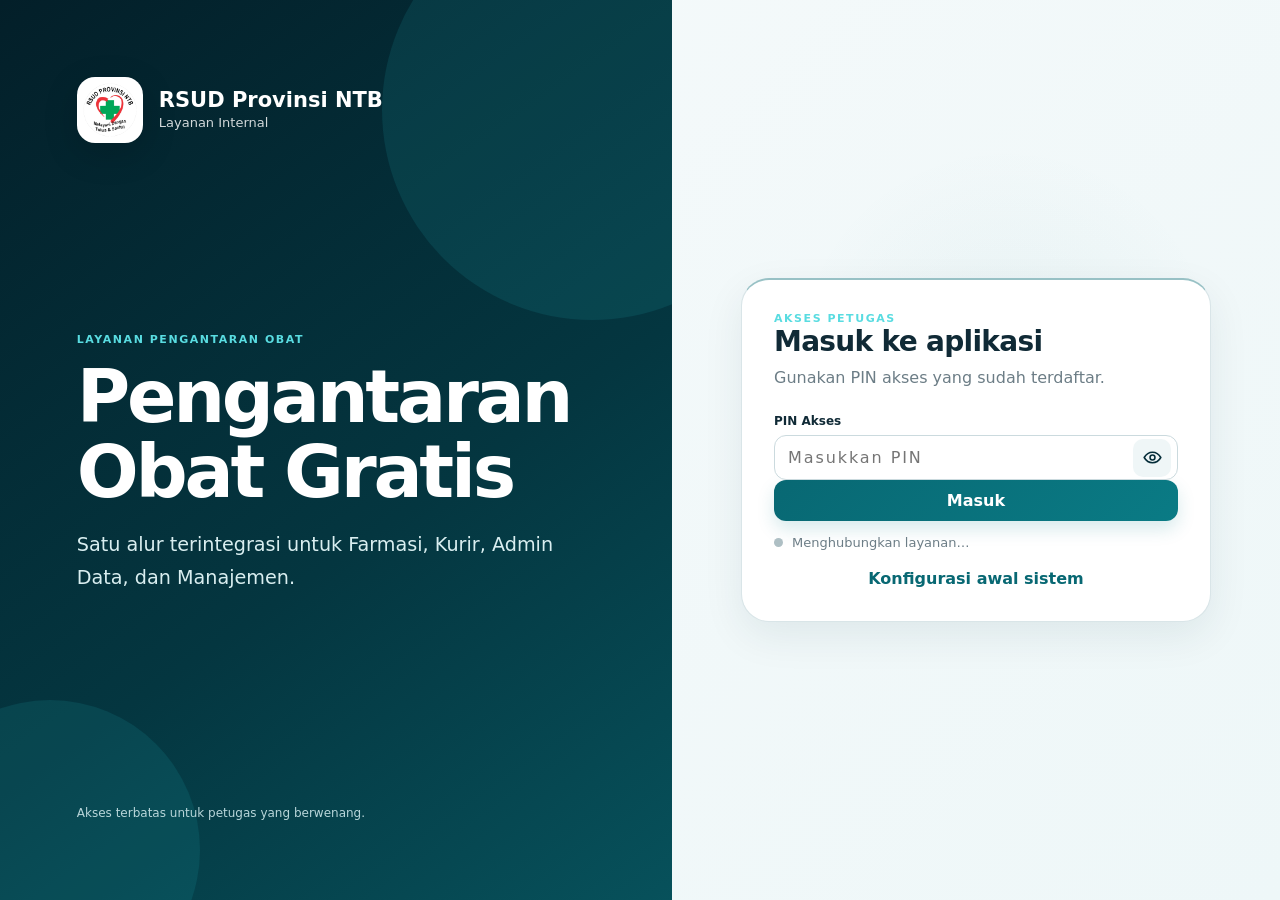
==== commit 196a95b0: "update" ====
--- a/index.html
+++ b/index.html
@@ -7,7 +7,7 @@
   <meta name="description" content="Pengantaran Obat Gratis RSUD Provinsi Nusa Tenggara Barat">
   <link rel="manifest" href="./manifest.webmanifest">
   <link rel="icon" href="./icons/logo-rsud.png">
-  <link rel="stylesheet" href="./assets/styles.css?v=1.0.0-rc20">
+  <link rel="stylesheet" href="./assets/styles.css?v=1.0.0-rc24">
   <title>Pengantaran Obat Gratis</title>
 </head>
 <body>
@@ -85,6 +85,6 @@
   <div id="appModal" class="modal-backdrop hidden" role="dialog" aria-modal="true"><div id="modalContent" class="modal"></div></div>
   <div id="toastContainer" class="toast-container" aria-live="polite"></div>
 
-  <script type="module" src="./assets/app.js?v=1.0.0-rc20"></script>
+  <script type="module" src="./assets/app.js?v=1.0.0-rc24"></script>
 </body>
 </html>
--- a/assets/styles.css
+++ b/assets/styles.css
@@ -280,5 +280,13 @@
 
 
 /* Admin Master account management — single-admin production model */
-.account-management-card{border-left:3px solid #0d5f6d;padding:22px 24px}.fidelity-health-card{border-left:3px solid #185f70}.fidelity-actions{display:flex;justify-content:flex-end;margin-top:14px}.fidelity-last{margin-top:12px;color:var(--muted);font-size:10px}.account-admin-card{display:flex;align-items:center;justify-content:space-between;gap:18px;padding:16px 18px;margin:8px 0 16px;border:1px solid #cfe0e3;border-radius:15px;background:linear-gradient(135deg,#f1f8f8,#f8fbfb)}.account-admin-card h3{margin:4px 0 3px;color:#062f3b}.account-admin-card p{margin:0;color:#4e6871;font-size:11px}.account-admin-card small{display:block;margin-top:7px;color:#6a7f86;font-size:9px;line-height:1.45}.account-actions{display:flex;gap:8px;flex-wrap:wrap;justify-content:flex-end}.account-table-head{display:flex;justify-content:space-between;align-items:end;margin:10px 0 9px}.account-table-head h3{margin:0;color:#062f3b}.account-table-head p{margin:3px 0 0;color:var(--muted);font-size:10px}.table-sub{display:block;margin-top:3px;color:var(--muted);font-size:9px;font-weight:500}.grid.grid-2{display:grid;grid-template-columns:repeat(2,minmax(0,1fr));gap:12px}
-@media(max-width:760px){.account-management-card{padding:16px}.account-admin-card{display:block}.account-actions{justify-content:flex-start;margin-top:12px}.grid.grid-2{grid-template-columns:1fr}.account-management-card .card-head-row .primary-btn{width:100%;margin-top:10px}}
+.account-management-card{border-left:3px solid #0d5f6d;padding:26px 28px}.fidelity-health-card{border-left:3px solid #185f70}.fidelity-actions{display:flex;justify-content:flex-end;margin-top:14px}.fidelity-last{margin-top:12px;color:var(--muted);font-size:10px}.account-admin-card{display:flex;align-items:center;justify-content:space-between;gap:18px;padding:16px 18px;margin:8px 0 16px;border:1px solid #cfe0e3;border-radius:15px;background:linear-gradient(135deg,#f1f8f8,#f8fbfb)}.account-admin-card h3{margin:4px 0 3px;color:#062f3b}.account-admin-card p{margin:0;color:#4e6871;font-size:11px}.account-admin-card small{display:block;margin-top:7px;color:#6a7f86;font-size:9px;line-height:1.45}.account-actions{display:flex;gap:8px;flex-wrap:wrap;justify-content:flex-end}.account-table-head{display:flex;justify-content:space-between;align-items:end;margin:10px 0 9px}.account-table-head h3{margin:0;color:#062f3b}.account-table-head p{margin:3px 0 0;color:var(--muted);font-size:10px}.table-sub{display:block;margin-top:3px;color:var(--muted);font-size:9px;font-weight:500}.grid.grid-2{display:grid;grid-template-columns:repeat(2,minmax(0,1fr));gap:12px}
+@media(max-width:760px){.account-management-card{padding:18px}.account-admin-card{display:block}.account-actions{justify-content:flex-start;margin-top:12px}.grid.grid-2{grid-template-columns:1fr}.account-management-card .card-head-row .primary-btn{width:100%;margin-top:10px}}
+
+
+/* 6E RC2A — mobile nav badge visibility + precise PIN eye alignment */
+.bottom-nav .nav-count-badge.hidden,
+.bottom-nav .nav-count-badge:empty{display:none!important}
+.pin-wrap .icon-btn{top:50%;right:7px;transform:translateY(-50%);display:grid;place-items:center;padding:0;line-height:0}
+.pin-wrap .icon-btn svg{display:block;width:21px;height:21px;margin:0}
+.pin-wrap .icon-btn:not(:disabled):active{transform:translateY(-50%) scale(.96)}
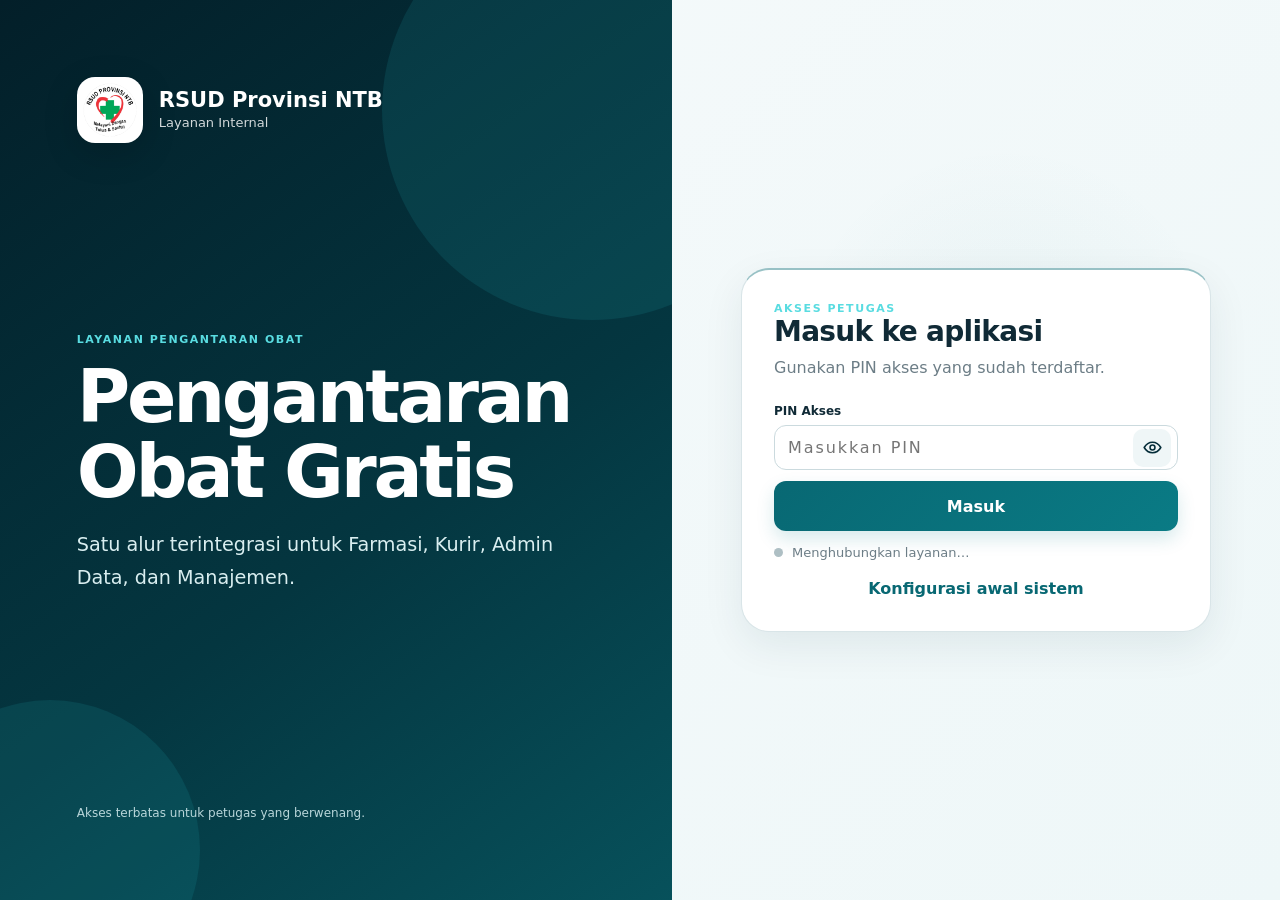
==== commit daaa3797: "update" ====
--- a/index.html
+++ b/index.html
@@ -7,7 +7,7 @@
   <meta name="description" content="Pengantaran Obat Gratis RSUD Provinsi Nusa Tenggara Barat">
   <link rel="manifest" href="./manifest.webmanifest">
   <link rel="icon" href="./icons/logo-rsud.png">
-  <link rel="stylesheet" href="./assets/styles.css?v=1.0.0-rc24">
+  <link rel="stylesheet" href="./assets/styles.css?v=1.0.0-rc25">
   <title>Pengantaran Obat Gratis</title>
 </head>
 <body>
@@ -85,6 +85,6 @@
   <div id="appModal" class="modal-backdrop hidden" role="dialog" aria-modal="true"><div id="modalContent" class="modal"></div></div>
   <div id="toastContainer" class="toast-container" aria-live="polite"></div>
 
-  <script type="module" src="./assets/app.js?v=1.0.0-rc24"></script>
+  <script type="module" src="./assets/app.js?v=1.0.0-rc25"></script>
 </body>
 </html>
--- a/assets/styles.css
+++ b/assets/styles.css
@@ -290,3 +290,103 @@
 .pin-wrap .icon-btn{top:50%;right:7px;transform:translateY(-50%);display:grid;place-items:center;padding:0;line-height:0}
 .pin-wrap .icon-btn svg{display:block;width:21px;height:21px;margin:0}
 .pin-wrap .icon-btn:not(:disabled):active{transform:translateY(-50%) scale(.96)}
+
+/* 6E RC2B — Final UX & Executive Polish */
+.login-submit{margin-top:11px;min-height:50px}
+.login-card #loginForm .field{margin-bottom:0}
+
+/* Consistent touch-friendly controls inside action modals. */
+#appModal .modal-form label>span{display:block;margin-bottom:7px;font-size:12px;font-weight:850;color:var(--ink)}
+#appModal .modal-form select,
+#appModal .modal-form textarea,
+#appModal .modal-form input{width:100%;min-height:48px;border:1px solid #c7d9dd;border-radius:12px;background:#fff;color:var(--ink);padding:11px 13px;outline:none;box-shadow:none;transition:border-color .16s ease,box-shadow .16s ease,background .16s ease}
+#appModal .modal-form textarea{min-height:92px;resize:vertical;line-height:1.45}
+#appModal .modal-form select:focus,
+#appModal .modal-form textarea:focus,
+#appModal .modal-form input:focus{border-color:var(--teal-600);box-shadow:0 0 0 4px rgba(7,143,153,.10)}
+#appModal .modal-x{min-width:44px;min-height:44px;width:44px;height:44px;display:grid;place-items:center;border-radius:12px}
+
+/* Executive-first hierarchy. */
+.executive-overview-heading{margin-bottom:12px}
+.executive-kpi-heading{margin-top:24px;margin-bottom:12px;padding-top:3px}
+.executive-highlight-strip{display:grid;grid-template-columns:repeat(4,minmax(0,1fr));gap:9px;margin:12px 0 4px}
+.executive-highlight-strip>div{position:relative;overflow:hidden;display:flex;align-items:center;justify-content:space-between;gap:10px;min-height:52px;padding:11px 13px;border:1px solid rgba(210,226,229,.9);border-radius:13px;background:rgba(255,255,255,.88);box-shadow:0 7px 20px rgba(3,31,41,.04)}
+.executive-highlight-strip>div:before{content:"";position:absolute;left:0;top:10px;bottom:10px;width:3px;border-radius:0 3px 3px 0;background:#6d828a}
+.executive-highlight-strip span{font-size:9px;font-weight:900;letter-spacing:.06em;text-transform:uppercase;color:#627881}
+.executive-highlight-strip strong{font-size:17px;color:#0a2d38;white-space:nowrap}
+.executive-highlight-strip .success:before{background:#39a879}.executive-highlight-strip .danger:before{background:#d35b62}.executive-highlight-strip .teal:before{background:#19a0aa}.executive-highlight-strip .warning:before{background:#c88b1a}
+.management-summary-page .executive-overview-grid{margin-top:0}
+.management-summary-page .executive-trend-card,.management-summary-page .executive-status-card{box-shadow:0 16px 36px rgba(3,31,41,.14)}
+.management-summary-page .executive-trend-card{background:linear-gradient(145deg,#032832 0%,#063e49 62%,#07515b 100%)}
+.management-summary-page .executive-status-card{background:linear-gradient(145deg,#03252f 0%,#063946 68%,#074d58 100%)}
+
+/* Management performance: desktop keeps full tables, mobile uses readable cards. */
+.mgmt-mobile-staff-list{display:none}
+.mgmt-desktop-table{overflow-x:auto;overscroll-behavior-x:contain;-webkit-overflow-scrolling:touch}
+.mgmt-desktop-table .mgmt-table{min-width:760px}
+.mgmt-mobile-staff-list{gap:10px}
+.mgmt-mobile-staff-card{border:1px solid #d7e4e7;border-radius:15px;background:linear-gradient(180deg,#fff,#fbfdfd);padding:14px;box-shadow:0 7px 20px rgba(3,31,41,.035)}
+.mgmt-mobile-staff-head{display:flex;align-items:flex-start;justify-content:space-between;gap:12px;padding-bottom:11px;border-bottom:1px solid #e5edef}
+.mgmt-mobile-staff-head span{display:block;color:#0a6c76;font-size:8px;font-weight:950;letter-spacing:.12em}
+.mgmt-mobile-staff-head h4{margin:4px 0 0;font-size:16px;color:#0a2d38}
+.mgmt-mobile-staff-head p{margin:3px 0 0;color:var(--muted);font-size:10px}
+.mgmt-mobile-staff-head>strong{text-align:right;font-size:18px;color:#0b6470;line-height:1}
+.mgmt-mobile-staff-head>strong small{display:block;margin-top:5px;color:var(--muted);font-size:8px;font-weight:750;white-space:nowrap}
+.mgmt-mobile-staff-card dl{display:grid;grid-template-columns:repeat(2,minmax(0,1fr));gap:8px;margin:11px 0 0}
+.mgmt-mobile-staff-card dl>div{min-width:0;padding:9px 10px;border-radius:11px;background:#f2f7f8}
+.mgmt-mobile-staff-card dt{font-size:8px;font-weight:900;letter-spacing:.05em;text-transform:uppercase;color:#72858d}
+.mgmt-mobile-staff-card dd{margin:4px 0 0;font-size:15px;font-weight:900;color:#173640;overflow-wrap:anywhere}
+.mgmt-mobile-staff-card .wide-stat{grid-column:1/-1}
+.mgmt-mobile-staff-card .wide-stat dd{font-size:11px;line-height:1.45;font-weight:800}
+.mgmt-mobile-staff-card .wide-stat .table-subtext{display:block;margin-top:3px;white-space:normal}
+
+@media(max-width:820px){
+  /* Mobile action buttons: same geometry across Pending/Gagal/Kendala/Selesai. */
+  #appModal .modal{padding:20px 18px calc(18px + env(safe-area-inset-bottom));border-radius:22px}
+  #appModal .modal-head{margin-bottom:16px}
+  #appModal .modal-head h3{font-size:22px;line-height:1.18}
+  #appModal .notice-box{padding:13px 14px;border-radius:14px;font-size:12px;line-height:1.55}
+  #appModal .modal-form{gap:15px;margin-top:16px}
+  #appModal .modal-actions{position:sticky;bottom:calc(-18px - env(safe-area-inset-bottom));display:grid;grid-template-columns:1fr;gap:11px;margin:18px -2px -2px;padding:12px 2px calc(2px + env(safe-area-inset-bottom));background:linear-gradient(180deg,rgba(255,255,255,.86),#fff 20%);z-index:3}
+  #appModal .modal-actions>*{width:100%;min-height:56px;flex:none!important;border-radius:13px;font-size:15px;font-weight:900}
+  #appModal .modal-actions .secondary-btn{order:-1}
+
+  /* Executive overview first and optimized for quick phone reading. */
+  .management-summary-page .executive-overview-heading{margin:0 0 11px}
+  .management-summary-page .executive-overview-heading h2{font-size:21px;line-height:1.15}
+  .management-summary-page .executive-overview-grid{gap:12px}
+  .management-summary-page .executive-trend-card,.management-summary-page .executive-status-card{border-radius:19px}
+  .management-summary-page .executive-trend-card{padding:16px 15px}
+  .management-summary-page .executive-trend-card .svg-chart{margin-top:5px}
+  .management-summary-page .executive-trend-card .svg-chart svg{min-height:180px}
+  .management-summary-page .chart-legend{gap:12px;font-size:9px}
+  .executive-highlight-strip{grid-template-columns:1fr 1fr;margin-top:11px}
+  .executive-highlight-strip>div{min-height:54px}
+  .executive-kpi-heading{margin-top:20px}
+  .executive-kpi-heading h2{font-size:20px}
+
+  /* No clipped management tables on phone. */
+  .mgmt-table-card{padding:16px;overflow:hidden}
+  .mgmt-table-card .mgmt-card-head{margin-bottom:12px}
+  .mgmt-table-card .mgmt-card-head h3{font-size:19px;line-height:1.2}
+  .mgmt-table-card .mgmt-card-head p{font-size:11px;line-height:1.45;margin-bottom:0}
+  .mgmt-desktop-table{display:none}
+  .mgmt-mobile-staff-list{display:grid}
+  .mgmt-mobile-staff-card dl{grid-template-columns:1fr 1fr}
+
+  /* Toasts stay clear of status bar and bottom navigation. */
+  .toast-container{top:calc(72px + env(safe-area-inset-top));right:10px;left:10px;width:auto;max-width:none}
+}
+
+@media(max-width:480px){
+  .login-submit{margin-top:12px;min-height:54px}
+  .executive-highlight-strip{grid-template-columns:1fr 1fr;gap:8px}
+  .executive-highlight-strip>div{padding:10px 11px}
+  .executive-highlight-strip span{font-size:8px}
+  .executive-highlight-strip strong{font-size:16px}
+  .mgmt-mobile-staff-card dl{grid-template-columns:1fr 1fr}
+  .mgmt-mobile-staff-card{padding:13px}
+}
+.mgmt-table-card{padding:18px}
+.mgmt-table-card .mgmt-card-head{margin-bottom:10px}
+@media(max-width:820px){.mgmt-table-card{padding:16px}}
